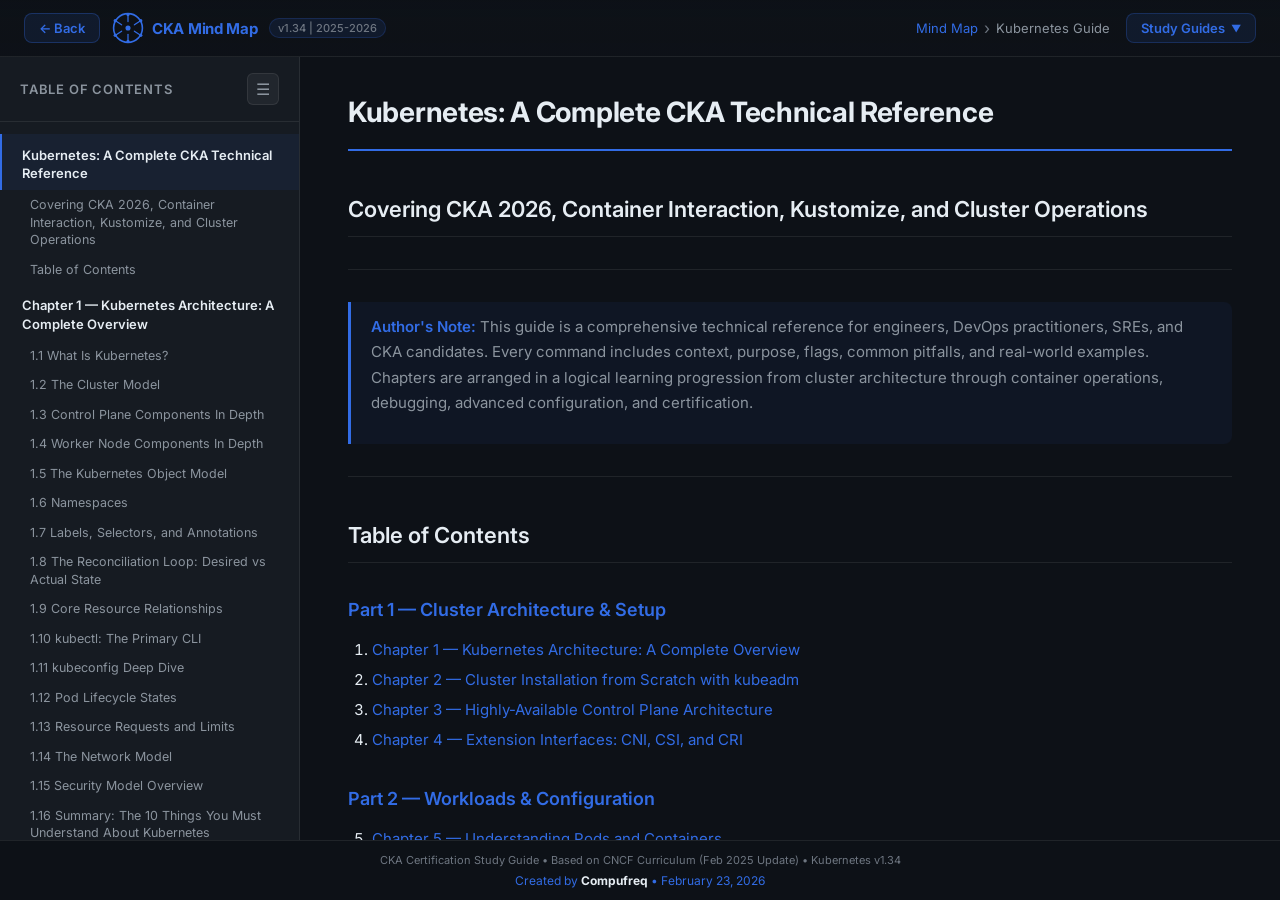
==== pages/guide.html @ 4db24e54 "Add back button mobile hide to inline CSS for immediate effect The external guide.css loads async, s" ====
<!DOCTYPE html>
<html lang="en">
<head>
  <meta charset="UTF-8">
  <meta name="viewport" content="width=device-width, initial-scale=1.0, viewport-fit=cover">
  <title>CKA Study Guide</title>
  <link rel="preconnect" href="https://fonts.googleapis.com">
  <link rel="preconnect" href="https://fonts.gstatic.com" crossorigin>
  <!-- Non-render-blocking: load external CSS asynchronously so inline CSS paints immediately -->
  <link rel="stylesheet" href="https://fonts.googleapis.com/css2?family=Inter:wght@400;500;600;700&family=JetBrains+Mono:wght@400;500&display=swap" media="print" onload="this.media='all'">
  <link rel="stylesheet" href="../css/style.css" media="print" onload="this.media='all'">
  <link rel="stylesheet" href="../css/guide.css" media="print" onload="this.media='all'">
  <noscript>
    <link rel="stylesheet" href="https://fonts.googleapis.com/css2?family=Inter:wght@400;500;600;700&family=JetBrains+Mono:wght@400;500&display=swap">
    <link rel="stylesheet" href="../css/style.css">
    <link rel="stylesheet" href="../css/guide.css">
  </noscript>
  <link rel="icon" href="data:image/svg+xml,<svg xmlns='http://www.w3.org/2000/svg' viewBox='0 0 100 100'><text y='.9em' font-size='90'>☸</text></svg>">
  <!-- Critical inline CSS: instant dark background + loading spinner before external CSS loads -->
  <style>
    *, *::before, *::after { margin: 0; padding: 0; box-sizing: border-box; }
    html, body { background: #0d1117; color: #e6edf3; height: 100%; width: 100%; }
    body { display: flex; flex-direction: column; font-family: 'Inter', -apple-system, BlinkMacSystemFont, 'Segoe UI', Roboto, sans-serif; overflow: hidden; }
    .header {
      display: flex; align-items: center; justify-content: space-between; padding: 12px 24px;
      padding-top: max(12px, env(safe-area-inset-top, 0px));
      padding-left: max(24px, env(safe-area-inset-left, 0px));
      padding-right: max(24px, env(safe-area-inset-right, 0px));
      background: linear-gradient(180deg, rgba(13,17,23,0.98) 0%, rgba(13,17,23,0.92) 100%);
      border-bottom: 1px solid rgba(255,255,255,0.08); z-index: 10; flex-shrink: 0;
    }
    .header-left { display: flex; align-items: center; gap: 12px; }
    .logo { display: flex; align-items: center; gap: 8px; text-decoration: none; color: #e6edf3; }
    .logo-icon { width: 32px; height: 32px; }
    .logo-text { font-size: 15px; font-weight: 700; color: #326CE5; }
    .logo-version { font-size: 11px; color: #6e7681; padding: 2px 8px; background: rgba(50,108,229,0.1); border-radius: 10px; border: 1px solid rgba(50,108,229,0.2); }
    .header-right { display: flex; align-items: center; gap: 16px; }
    .guide-nav { display: flex; align-items: center; gap: 6px; font-size: 13px; }
    .breadcrumb-link { color: #326CE5; text-decoration: none; }
    .breadcrumb-sep { color: #6e7681; font-size: 16px; }
    .breadcrumb-current { color: #8b949e; }
    .guides-dropdown-btn {
      display: flex; align-items: center; gap: 6px; padding: 6px 14px;
      background: rgba(50,108,229,0.1); border: 1px solid rgba(50,108,229,0.25);
      border-radius: 8px; color: #326CE5; font-size: 13px; font-weight: 600;
      cursor: pointer; font-family: inherit; white-space: nowrap;
    }
    .guides-dropdown-menu { position: absolute; top: calc(100% + 6px); right: 0; opacity: 0; visibility: hidden; }
    .guide-layout { display: flex; flex: 1; overflow: hidden; }
    .guide-sidebar {
      width: 300px; min-width: 300px; background: #161b22;
      border-right: 1px solid rgba(255,255,255,0.08); display: flex; flex-direction: column;
    }
    .sidebar-header {
      display: flex; align-items: center; justify-content: space-between;
      padding: 16px 20px; border-bottom: 1px solid rgba(255,255,255,0.08); flex-shrink: 0;
    }
    .sidebar-header h3 { font-size: 13px; font-weight: 600; color: #8b949e; text-transform: uppercase; letter-spacing: 0.8px; white-space: nowrap; }
    .sidebar-toggle {
      background: rgba(255,255,255,0.05); border: 1px solid rgba(255,255,255,0.08);
      color: #8b949e; font-size: 16px; width: 32px; height: 32px; border-radius: 6px;
      cursor: pointer; display: flex; align-items: center; justify-content: center;
    }
    .sidebar-loading { color: #6e7681; font-size: 13px; padding: 16px 20px; }
    .guide-content { flex: 1; overflow-y: auto; padding: 32px 48px 60px; min-width: 0; }
    .guide-loading {
      display: flex; flex-direction: column; align-items: center; justify-content: center;
      height: 300px; color: #6e7681; gap: 16px; padding-top: 20vh;
    }
    .loading-spinner {
      width: 40px; height: 40px;
      border: 3px solid rgba(255,255,255,0.08); border-top-color: #326CE5;
      border-radius: 50%; animation: _spin 0.8s linear infinite;
    }
    @keyframes _spin { to { transform: rotate(360deg); } }
    .guide-article { display: none; }
    .footer { padding: 8px 24px; padding-bottom: max(8px, env(safe-area-inset-bottom, 0px)); text-align: center; font-size: 11px; color: #6e7681; background: #0d1117; border-top: 1px solid rgba(255,255,255,0.08); flex-shrink: 0; }
    .guide-footer { padding: 12px 24px; display: flex; flex-direction: column; align-items: center; gap: 4px; }
    .footer-credit { color: #326CE5; font-size: 12px; }
    .footer-credit strong { color: #e6edf3; }
    @media (max-width: 768px) {
      .guide-back-btn { display: none; }
      .guide-sidebar { position: fixed; top: 0; left: 0; z-index: 200; height: 100vh; width: 300px; min-width: 300px; transform: translateX(-100%); transition: transform 0.3s; }
      .guide-sidebar.mobile-open { transform: translateX(0); }
      .guide-content { padding: 20px 16px 60px; }
    }
  </style>
</head>
<body class="guide-body">

  <header class="header">
    <div class="header-left">
      <a href="../index.html#main" class="logo">
        <svg class="logo-icon" viewBox="0 0 100 100" xmlns="http://www.w3.org/2000/svg">
          <circle cx="50" cy="50" r="45" fill="none" stroke="#326CE5" stroke-width="5"/>
          <circle cx="50" cy="50" r="8" fill="#326CE5"/>
          <line x1="50" y1="10" x2="50" y2="30" stroke="#326CE5" stroke-width="4" stroke-linecap="round"/>
          <line x1="50" y1="70" x2="50" y2="90" stroke="#326CE5" stroke-width="4" stroke-linecap="round"/>
          <line x1="12" y1="28" x2="30" y2="40" stroke="#326CE5" stroke-width="4" stroke-linecap="round"/>
          <line x1="70" y1="60" x2="88" y2="72" stroke="#326CE5" stroke-width="4" stroke-linecap="round"/>
          <line x1="12" y1="72" x2="30" y2="60" stroke="#326CE5" stroke-width="4" stroke-linecap="round"/>
          <line x1="70" y1="40" x2="88" y2="28" stroke="#326CE5" stroke-width="4" stroke-linecap="round"/>
          <circle cx="50" cy="8" r="5" fill="#326CE5"/>
          <circle cx="50" cy="92" r="5" fill="#326CE5"/>
          <circle cx="10" cy="27" r="5" fill="#326CE5"/>
          <circle cx="90" cy="73" r="5" fill="#326CE5"/>
          <circle cx="10" cy="73" r="5" fill="#326CE5"/>
          <circle cx="90" cy="27" r="5" fill="#326CE5"/>
        </svg>
        <span class="logo-text">CKA Mind Map</span>
      </a>
      <span class="logo-version">v1.34 | 2025-2026</span>
    </div>
    <div class="header-right">
      <nav class="guide-nav">
        <a href="../index.html#main" class="breadcrumb-link">Mind Map</a>
        <span class="breadcrumb-sep">&rsaquo;</span>
        <span class="breadcrumb-current" id="guide-title-breadcrumb">Study Guide</span>
      </nav>
      <div class="guides-dropdown" id="guides-dropdown">
        <button class="guides-dropdown-btn" id="guides-dropdown-btn">
          <span>Study Guides</span>
          <span class="dropdown-arrow">&#9660;</span>
        </button>
        <div class="guides-dropdown-menu">
          <a href="guide.html?id=kubernetes">
            <span class="guide-icon">&#9784;</span>
            <span class="guide-info">
              <span class="guide-name">Kubernetes CKA Guide</span>
              <span class="guide-desc">Complete technical reference &bull; 30 chapters</span>
            </span>
          </a>
          <a href="guide.html?id=linux-networking">
            <span class="guide-icon">&#128421;</span>
            <span class="guide-info">
              <span class="guide-name">Linux Networking Guide</span>
              <span class="guide-desc">Network commands reference &bull; 56 sections</span>
            </span>
          </a>
        </div>
      </div>
    </div>
  </header>

  <div class="guide-layout">
    <!-- Sidebar TOC -->
    <aside class="guide-sidebar" id="guide-sidebar">
      <div class="sidebar-header">
        <h3>Table of Contents</h3>
        <button class="sidebar-toggle" id="sidebar-toggle" title="Toggle sidebar">&#9776;</button>
      </div>
      <nav class="sidebar-toc" id="sidebar-toc">
        <p class="sidebar-loading">Loading...</p>
      </nav>
    </aside>

    <!-- Main content -->
    <main class="guide-content" id="guide-content">
      <div class="guide-loading" id="guide-loading">
        <div class="loading-spinner"></div>
        <p>Loading guide...</p>
      </div>
      <article class="guide-article" id="guide-article"></article>
    </main>
  </div>

  <footer class="footer guide-footer">
    <div>CKA Certification Study Guide &bull; Based on CNCF Curriculum (Feb 2025 Update) &bull; Kubernetes v1.34</div>
    <div class="footer-credit">Created by <strong>Compufreq</strong> &bull; February 23, 2026</div>
  </footer>

  <script src="../lib/marked.min.js"></script>
  <script src="../js/guide.js"></script>
  <script>
    (function() {
      var btn = document.getElementById('guides-dropdown-btn');
      var dropdown = document.getElementById('guides-dropdown');
      if (!btn || !dropdown) return;
      btn.addEventListener('click', function(e) {
        e.stopPropagation();
        dropdown.classList.toggle('open');
      });
      document.addEventListener('click', function() {
        dropdown.classList.remove('open');
      });
    })();
  </script>
</body>
</html>
---- css/style.css ----
/* CKA Mind Map - Dark Kubernetes Theme */

/* === Reset & Base === */
*, *::before, *::after {
  margin: 0;
  padding: 0;
  box-sizing: border-box;
}

:root {
  --k8s-blue: #326CE5;
  --bg-dark: #0d1117;
  --bg-card: #161b22;
  --bg-panel: #1c2333;
  --text-primary: #e6edf3;
  --text-secondary: #8b949e;
  --text-muted: #6e7681;
  --border-subtle: rgba(255, 255, 255, 0.08);
  --font-family: 'Inter', -apple-system, BlinkMacSystemFont, 'Segoe UI', Roboto, sans-serif;
}

html, body {
  height: 100%;
  width: 100%;
  overflow: hidden;
  font-family: var(--font-family);
  background: var(--bg-dark);
  color: var(--text-primary);
}

body {
  display: flex;
  flex-direction: column;
}

/* === Header === */
.header {
  display: flex;
  align-items: center;
  justify-content: space-between;
  padding: 12px 24px;
  padding-top: max(12px, env(safe-area-inset-top, 0px));
  padding-left: max(24px, env(safe-area-inset-left, 0px));
  padding-right: max(24px, env(safe-area-inset-right, 0px));
  background: linear-gradient(180deg, rgba(13, 17, 23, 0.98) 0%, rgba(13, 17, 23, 0.92) 100%);
  border-bottom: 1px solid var(--border-subtle);
  z-index: 10;
  flex-shrink: 0;
}

.header-left {
  display: flex;
  align-items: center;
  gap: 12px;
}

.logo {
  display: flex;
  align-items: center;
  gap: 8px;
  text-decoration: none;
  color: var(--text-primary);
}

.logo-icon {
  width: 32px;
  height: 32px;
}

.logo-text {
  font-size: 15px;
  font-weight: 700;
  letter-spacing: -0.3px;
  color: var(--k8s-blue);
}

.logo-version {
  font-size: 11px;
  color: var(--text-muted);
  font-weight: 500;
  padding: 2px 8px;
  background: rgba(50, 108, 229, 0.1);
  border-radius: 10px;
  border: 1px solid rgba(50, 108, 229, 0.2);
}

/* === Breadcrumbs === */
#breadcrumbs {
  display: flex;
  align-items: center;
  gap: 6px;
  font-size: 13px;
  flex-wrap: nowrap;
  overflow: hidden;
  min-width: 0;
}

.breadcrumb-link {
  color: var(--k8s-blue);
  text-decoration: none;
  transition: color 0.2s;
  white-space: nowrap;
  overflow: hidden;
  text-overflow: ellipsis;
  max-width: 280px;
}

.breadcrumb-link:hover {
  color: #5a8ef0;
  text-decoration: underline;
}

.breadcrumb-sep {
  color: var(--text-muted);
  font-size: 16px;
  user-select: none;
  flex-shrink: 0;
}

.breadcrumb-current {
  color: var(--text-secondary);
  white-space: nowrap;
  overflow: hidden;
  text-overflow: ellipsis;
}

/* === Study Guides Menu === */
.header-right {
  display: flex;
  align-items: center;
  gap: 16px;
  min-width: 0;
  overflow: hidden;
}

.guides-dropdown {
  position: relative;
}

.guides-dropdown-btn {
  display: flex;
  align-items: center;
  gap: 6px;
  padding: 6px 14px;
  background: rgba(50, 108, 229, 0.1);
  border: 1px solid rgba(50, 108, 229, 0.25);
  border-radius: 8px;
  color: var(--k8s-blue);
  font-size: 13px;
  font-weight: 600;
  cursor: pointer;
  transition: all 0.2s;
  font-family: inherit;
  white-space: nowrap;
}

.guides-dropdown-btn:hover {
  background: rgba(50, 108, 229, 0.18);
  border-color: rgba(50, 108, 229, 0.4);
  color: #5a8ef0;
}

.guides-dropdown-btn .dropdown-arrow {
  font-size: 10px;
  transition: transform 0.2s;
}

.guides-dropdown.open .dropdown-arrow {
  transform: rotate(180deg);
}

.guides-dropdown-menu {
  position: absolute;
  top: calc(100% + 6px);
  right: 0;
  min-width: 260px;
  background: var(--bg-card);
  border: 1px solid var(--border-subtle);
  border-radius: 10px;
  box-shadow: 0 8px 24px rgba(0, 0, 0, 0.4);
  opacity: 0;
  visibility: hidden;
  transform: translateY(-4px);
  transition: all 0.2s;
  z-index: 100;
  overflow: hidden;
}

.guides-dropdown.open .guides-dropdown-menu {
  opacity: 1;
  visibility: visible;
  transform: translateY(0);
}

.guides-dropdown-menu a {
  display: flex;
  align-items: center;
  gap: 10px;
  padding: 12px 16px;
  color: var(--text-secondary);
  text-decoration: none;
  font-size: 13px;
  transition: all 0.15s;
  border-bottom: 1px solid var(--border-subtle);
}

.guides-dropdown-menu a:last-child {
  border-bottom: none;
}

.guides-dropdown-menu a:hover {
  background: rgba(50, 108, 229, 0.08);
  color: var(--text-primary);
}

.guides-dropdown-menu .guide-icon {
  font-size: 18px;
  width: 24px;
  text-align: center;
  flex-shrink: 0;
}

.guides-dropdown-menu .guide-info {
  display: flex;
  flex-direction: column;
  gap: 2px;
}

.guides-dropdown-menu .guide-name {
  font-weight: 600;
  color: var(--text-primary);
  font-size: 13px;
}

.guides-dropdown-menu .guide-desc {
  font-size: 11px;
  color: var(--text-muted);
}

/* === Subtitle === */
.subtitle-bar {
  text-align: center;
  padding: 6px 24px;
  background: rgba(50, 108, 229, 0.04);
  border-bottom: 1px solid var(--border-subtle);
  flex-shrink: 0;
}

#subtitle {
  font-size: 13px;
  color: var(--text-secondary);
  letter-spacing: 0.3px;
}

.subtitle-guide-link {
  display: inline-block;
  margin-left: 12px;
  padding: 3px 12px;
  background: rgba(255, 152, 0, 0.1);
  border: 1px solid rgba(255, 152, 0, 0.3);
  border-radius: 12px;
  color: #FF9800;
  font-size: 11px;
  font-weight: 600;
  text-decoration: none;
  transition: all 0.2s;
  vertical-align: middle;
}

.subtitle-guide-link:hover {
  background: rgba(255, 152, 0, 0.2);
  border-color: rgba(255, 152, 0, 0.5);
  color: #FFB74D;
  text-decoration: none;
}

/* === Mind Map Container === */
#mindmap-container {
  flex: 1;
  position: relative;
  overflow: hidden;
  z-index: 1;
  isolation: isolate;
  background:
    radial-gradient(ellipse at 50% 50%, rgba(50, 108, 229, 0.04) 0%, transparent 60%),
    var(--bg-dark);
}

/* Grid pattern background */
#mindmap-container::before {
  content: '';
  position: absolute;
  inset: 0;
  background-image:
    linear-gradient(rgba(255, 255, 255, 0.015) 1px, transparent 1px),
    linear-gradient(90deg, rgba(255, 255, 255, 0.015) 1px, transparent 1px);
  background-size: 40px 40px;
  pointer-events: none;
}

#mindmap-container svg {
  display: block;
}

/* === Mind Map Nodes === */
.branch-node {
  transition: transform 0.2s ease;
}

.branch-node.clickable:hover,
.branch-node.leaf:hover {
  filter: url(#glow);
}

.branch-node.clickable rect,
.branch-node.leaf rect {
  transition: all 0.2s ease;
}

/* === Tooltip === */
.mindmap-tooltip {
  position: absolute;
  pointer-events: none;
  background: var(--bg-panel);
  color: var(--text-primary);
  padding: 8px 14px;
  border-radius: 8px;
  font-size: 12px;
  border: 1px solid rgba(255, 255, 255, 0.15);
  white-space: nowrap;
  z-index: 20;
  opacity: 0;
  transform: translate(-50%, 0) scale(0.9);
  transition: opacity 0.2s, transform 0.2s;
  box-shadow: 0 4px 20px rgba(0, 0, 0, 0.4);
}

/* === Back Button === */
.back-button circle {
  transition: all 0.2s ease;
}

.back-button:hover circle {
  fill: rgba(255, 255, 255, 0.15);
  stroke: rgba(255, 255, 255, 0.5);
}

/* === Detail Panel (Leaf Node Content) === */
.detail-overlay {
  position: fixed;
  inset: 0;
  background: rgba(0, 0, 0, 0.75);
  backdrop-filter: blur(6px);
  z-index: 1000;
  display: flex;
  align-items: center;
  justify-content: center;
  opacity: 0;
  transition: opacity 0.3s ease;
  pointer-events: none;
}

.detail-overlay.active {
  opacity: 1;
  pointer-events: auto;
}

.detail-panel {
  background: var(--bg-card);
  border: 1px solid var(--border-subtle);
  border-top: 3px solid var(--k8s-blue);
  border-radius: 16px;
  width: 90%;
  max-width: 640px;
  max-height: 80vh;
  overflow-y: auto;
  padding: 28px 32px;
  transform: translateY(20px) scale(0.95);
  transition: transform 0.3s ease;
  box-shadow: 0 20px 60px rgba(0, 0, 0, 0.5);
}

.detail-overlay.active .detail-panel {
  transform: translateY(0) scale(1);
}

.detail-header {
  display: flex;
  align-items: flex-start;
  justify-content: space-between;
  margin-bottom: 16px;
}

.detail-header h2 {
  font-size: 22px;
  font-weight: 700;
  letter-spacing: -0.3px;
}

.detail-close {
  background: rgba(255, 255, 255, 0.08);
  border: none;
  color: var(--text-secondary);
  font-size: 18px;
  width: 32px;
  height: 32px;
  border-radius: 8px;
  cursor: pointer;
  display: flex;
  align-items: center;
  justify-content: center;
  transition: all 0.2s;
  flex-shrink: 0;
}

.detail-close:hover {
  background: rgba(255, 255, 255, 0.15);
  color: var(--text-primary);
}

.detail-description {
  color: var(--text-secondary);
  font-size: 15px;
  margin-bottom: 20px;
  line-height: 1.5;
}

.detail-section {
  margin-bottom: 24px;
}

.detail-section h3 {
  font-size: 14px;
  font-weight: 600;
  color: var(--text-secondary);
  text-transform: uppercase;
  letter-spacing: 0.8px;
  margin-bottom: 12px;
  padding-bottom: 8px;
  border-bottom: 1px solid var(--border-subtle);
}

.detail-section ul {
  list-style: none;
  padding: 0;
}

.detail-section ul li {
  position: relative;
  padding: 8px 0 8px 20px;
  font-size: 14px;
  line-height: 1.6;
  color: var(--text-primary);
  border-bottom: 1px solid rgba(255, 255, 255, 0.03);
}

.detail-section ul li:last-child {
  border-bottom: none;
}

.detail-section ul li::before {
  content: '\25B8';
  position: absolute;
  left: 0;
  color: var(--k8s-blue);
  font-size: 12px;
}

.detail-section pre {
  background: var(--bg-dark);
  border: 1px solid var(--border-subtle);
  border-radius: 8px;
  padding: 12px 16px;
  margin-bottom: 8px;
  overflow-x: auto;
}

.detail-section pre code {
  font-family: 'JetBrains Mono', 'Fira Code', 'Consolas', monospace;
  font-size: 12.5px;
  line-height: 1.6;
  color: #79c0ff;
  white-space: pre-wrap;
  word-break: break-all;
}

/* === References === */
.detail-references {
  list-style: none;
  padding: 0;
}

.detail-references li {
  padding: 10px 0;
  border-bottom: 1px solid rgba(255, 255, 255, 0.03);
  position: relative;
  padding-left: 20px;
}

.detail-references li:last-child {
  border-bottom: none;
}

.detail-references li::before {
  content: '\1F4D6';
  position: absolute;
  left: 0;
  font-size: 11px;
}

.detail-ref-link {
  color: var(--k8s-blue);
  text-decoration: none;
  font-size: 14px;
  font-weight: 500;
  display: block;
  transition: color 0.2s;
}

.detail-ref-link:hover {
  color: #5a8ef0;
  text-decoration: underline;
}

.detail-ref-url {
  display: block;
  font-size: 11px;
  color: var(--text-muted);
  margin-top: 2px;
  word-break: break-all;
}

/* Scrollbar */
.detail-panel::-webkit-scrollbar {
  width: 6px;
}

.detail-panel::-webkit-scrollbar-track {
  background: transparent;
}

.detail-panel::-webkit-scrollbar-thumb {
  background: rgba(255, 255, 255, 0.1);
  border-radius: 3px;
}

.detail-panel::-webkit-scrollbar-thumb:hover {
  background: rgba(255, 255, 255, 0.2);
}

/* === Footer === */
.footer {
  padding: 8px 24px;
  padding-bottom: max(8px, env(safe-area-inset-bottom, 0px));
  padding-left: max(24px, env(safe-area-inset-left, 0px));
  padding-right: max(24px, env(safe-area-inset-right, 0px));
  text-align: center;
  font-size: 11px;
  color: var(--text-muted);
  background: var(--bg-dark);
  border-top: 1px solid var(--border-subtle);
  flex-shrink: 0;
}

.footer a {
  color: var(--k8s-blue);
  text-decoration: none;
}

.footer a:hover {
  text-decoration: underline;
}

.footer-credit {
  color: var(--k8s-blue);
  font-size: 12px;
  margin-top: 2px;
}

.footer-credit strong {
  color: var(--text-primary);
}

/* === Responsive === */
@media (max-width: 768px) {
  .header {
    flex-direction: column;
    gap: 8px;
    padding: 10px 16px;
    align-items: stretch;
  }

  .header-right {
    justify-content: space-between;
  }

  .breadcrumb-link {
    max-width: 200px;
  }

  .breadcrumb-early {
    display: none;
  }

  .detail-panel {
    padding: 20px;
    width: 95%;
    max-height: 85vh;
  }

  .detail-header h2 {
    font-size: 18px;
  }

  .logo-version {
    display: none;
  }
}

@media (max-width: 480px) {
  #breadcrumbs {
    font-size: 11px;
  }

  .logo-text {
    font-size: 13px;
  }
}

/* === CSS Animations (replaces D3 transitions) === */
@keyframes fadeIn {
  from { opacity: 0; }
  to { opacity: 1; }
}

.anim-fade {
  animation: fadeIn 0.5s ease both;
}

/* Tooltip visible state */
.mindmap-tooltip.visible {
  opacity: 1;
  transform: translate(-50%, 0) scale(1);
}

/* === Kubernetes Logo SVG inline === */
.k8s-logo {
  display: inline-block;
}
---- css/guide.css ----
/* Guide Page Styles */

/* Override base body overflow for guide page */
.guide-body {
  overflow: hidden;
  height: 100vh;
}

/* === Layout === */
.guide-layout {
  display: flex;
  flex: 1;
  overflow: hidden;
}

/* === Sidebar === */
.guide-sidebar {
  width: 300px;
  min-width: 300px;
  background: var(--bg-card);
  border-right: 1px solid var(--border-subtle);
  display: flex;
  flex-direction: column;
  position: sticky;
  top: 0;
  height: 100vh;
  overflow: hidden;
  transition: min-width 0.3s, width 0.3s;
}

.guide-sidebar.collapsed {
  width: 48px;
  min-width: 48px;
}

.guide-sidebar.collapsed .sidebar-toc,
.guide-sidebar.collapsed .sidebar-header h3 {
  display: none;
}

.guide-sidebar.collapsed .sidebar-header {
  justify-content: center;
  padding: 16px 8px;
}

.sidebar-header {
  display: flex;
  align-items: center;
  justify-content: space-between;
  padding: 16px 20px;
  border-bottom: 1px solid var(--border-subtle);
  flex-shrink: 0;
}

.sidebar-header h3 {
  font-size: 13px;
  font-weight: 600;
  color: var(--text-secondary);
  text-transform: uppercase;
  letter-spacing: 0.8px;
  margin: 0;
  white-space: nowrap;
}

.sidebar-toggle {
  background: rgba(255, 255, 255, 0.05);
  border: 1px solid var(--border-subtle);
  color: var(--text-secondary);
  font-size: 16px;
  width: 32px;
  height: 32px;
  border-radius: 6px;
  cursor: pointer;
  display: flex;
  align-items: center;
  justify-content: center;
  transition: all 0.2s;
  flex-shrink: 0;
}

.sidebar-toggle:hover {
  background: rgba(255, 255, 255, 0.1);
  color: var(--text-primary);
}

.sidebar-toc {
  flex: 1;
  overflow-y: auto;
  padding: 12px 0;
}

.sidebar-toc::-webkit-scrollbar {
  width: 4px;
}

.sidebar-toc::-webkit-scrollbar-track {
  background: transparent;
}

.sidebar-toc::-webkit-scrollbar-thumb {
  background: rgba(255, 255, 255, 0.08);
  border-radius: 2px;
}

.sidebar-loading {
  color: var(--text-muted);
  font-size: 13px;
  padding: 16px 20px;
}

.toc-item {
  display: block;
  padding: 6px 20px;
  font-size: 13px;
  color: var(--text-secondary);
  text-decoration: none;
  border-left: 2px solid transparent;
  transition: all 0.15s;
  line-height: 1.4;
}

.toc-item:hover {
  color: var(--text-primary);
  background: rgba(50, 108, 229, 0.06);
  border-left-color: var(--k8s-blue);
}

.toc-item.active {
  color: var(--k8s-blue);
  border-left-color: var(--k8s-blue);
  background: rgba(50, 108, 229, 0.08);
  font-weight: 500;
}

.toc-item.toc-h1 {
  font-weight: 600;
  color: var(--text-primary);
  padding-top: 12px;
  padding-bottom: 8px;
  font-size: 13px;
}

.toc-item.toc-h2 {
  padding-left: 28px;
  font-size: 12.5px;
}

.toc-item.toc-h3 {
  padding-left: 40px;
  font-size: 12px;
  color: var(--text-muted);
}

/* === Main Content === */
.guide-content {
  flex: 1;
  overflow-y: auto;
  padding: 32px 48px 60px;
  min-width: 0;
  height: 100%;
}

.guide-loading {
  display: flex;
  flex-direction: column;
  align-items: center;
  justify-content: center;
  height: 300px;
  color: var(--text-muted);
  gap: 16px;
}

.loading-spinner {
  width: 40px;
  height: 40px;
  border: 3px solid var(--border-subtle);
  border-top-color: var(--k8s-blue);
  border-radius: 50%;
  animation: spin 0.8s linear infinite;
}

@keyframes spin {
  to { transform: rotate(360deg); }
}

/* === Article Styles (rendered markdown) === */
.guide-article {
  display: none;
  line-height: 1.7;
  color: var(--text-primary);
  max-width: 1100px;
}

.guide-article.loaded {
  display: block;
}

.guide-article h1 {
  font-size: 28px;
  font-weight: 700;
  margin: 48px 0 20px;
  padding-bottom: 12px;
  border-bottom: 2px solid var(--k8s-blue);
  color: var(--text-primary);
  letter-spacing: -0.3px;
}

.guide-article h1:first-child {
  margin-top: 0;
}

.guide-article h2 {
  font-size: 22px;
  font-weight: 600;
  margin: 40px 0 16px;
  padding-bottom: 8px;
  border-bottom: 1px solid var(--border-subtle);
  color: var(--text-primary);
}

.guide-article h3 {
  font-size: 18px;
  font-weight: 600;
  margin: 32px 0 12px;
  color: var(--k8s-blue);
}

.guide-article h4 {
  font-size: 15px;
  font-weight: 600;
  margin: 24px 0 10px;
  color: var(--text-secondary);
  text-transform: uppercase;
  letter-spacing: 0.5px;
}

.guide-article p {
  margin: 0 0 16px;
  font-size: 15px;
}

.guide-article strong {
  color: #e6edf3;
  font-weight: 600;
}

.guide-article em {
  color: var(--text-secondary);
}

.guide-article a {
  color: var(--k8s-blue);
  text-decoration: none;
}

.guide-article a:hover {
  text-decoration: underline;
}

.guide-article ul, .guide-article ol {
  margin: 0 0 16px 24px;
  font-size: 15px;
}

.guide-article li {
  margin-bottom: 6px;
  line-height: 1.6;
}

.guide-article hr {
  border: none;
  height: 1px;
  background: var(--border-subtle);
  margin: 32px 0;
}

.guide-article blockquote {
  border-left: 3px solid var(--k8s-blue);
  background: rgba(50, 108, 229, 0.06);
  padding: 12px 20px;
  margin: 0 0 16px;
  border-radius: 0 8px 8px 0;
  color: var(--text-secondary);
  font-size: 14px;
}

.guide-article blockquote strong {
  color: var(--k8s-blue);
}

/* Code blocks */
.guide-article pre {
  background: #0d1117;
  border: 1px solid var(--border-subtle);
  border-radius: 8px;
  padding: 16px 20px;
  margin: 0 0 16px;
  overflow-x: auto;
}

.guide-article pre code {
  font-family: 'JetBrains Mono', 'Fira Code', 'Consolas', monospace;
  font-size: 13px;
  line-height: 1.6;
  color: #79c0ff;
  background: none;
  padding: 0;
  border: none;
  border-radius: 0;
}

.guide-article code {
  font-family: 'JetBrains Mono', 'Fira Code', 'Consolas', monospace;
  font-size: 13px;
  background: rgba(50, 108, 229, 0.1);
  color: #79c0ff;
  padding: 2px 6px;
  border-radius: 4px;
  border: 1px solid rgba(50, 108, 229, 0.15);
}

/* Tables */
.guide-article table {
  width: 100%;
  border-collapse: collapse;
  margin: 0 0 16px;
  font-size: 14px;
}

.guide-article th {
  background: rgba(50, 108, 229, 0.1);
  color: var(--text-primary);
  font-weight: 600;
  text-align: left;
  padding: 10px 14px;
  border: 1px solid var(--border-subtle);
  font-size: 13px;
}

.guide-article td {
  padding: 8px 14px;
  border: 1px solid var(--border-subtle);
  vertical-align: top;
  color: var(--text-secondary);
}

.guide-article tr:nth-child(even) {
  background: rgba(255, 255, 255, 0.02);
}

.guide-article td code {
  font-size: 12px;
}

/* ASCII art / diagrams in code blocks */
.guide-article pre code {
  white-space: pre;
  word-break: normal;
}

/* === Guide Nav === */
.guide-nav {
  display: flex;
  align-items: center;
  gap: 6px;
  font-size: 13px;
}

/* === Footer === */
.guide-footer {
  padding: 12px 24px;
  display: flex;
  flex-direction: column;
  align-items: center;
  gap: 4px;
}

.footer-credit {
  color: var(--k8s-blue);
  font-size: 12px;
}

.footer-credit strong {
  color: var(--text-primary);
}

/* === Back to top === */
.back-to-top {
  position: fixed;
  bottom: 60px;
  right: 24px;
  width: 40px;
  height: 40px;
  background: var(--k8s-blue);
  border: none;
  border-radius: 50%;
  color: white;
  font-size: 18px;
  cursor: pointer;
  display: flex;
  align-items: center;
  justify-content: center;
  opacity: 0;
  transform: translateY(10px);
  transition: opacity 0.3s, transform 0.3s;
  z-index: 50;
  box-shadow: 0 4px 12px rgba(50, 108, 229, 0.4);
}

.back-to-top.visible {
  opacity: 1;
  transform: translateY(0);
}

.back-to-top:hover {
  background: #4a82f0;
}

/* === Mobile TOC button === */
.mobile-toc-btn {
  display: none;
}

/* === Sidebar overlay (mobile) === */
.sidebar-overlay {
  display: none;
}

/* === Back to Mind Map button (in header) === */
.guide-back-btn {
  display: inline-flex;
  align-items: center;
  gap: 4px;
  padding: 6px 14px;
  background: rgba(50, 108, 229, 0.1);
  border: 1px solid rgba(50, 108, 229, 0.3);
  border-radius: 8px;
  color: #326CE5;
  font-size: 13px;
  font-weight: 600;
  font-family: inherit;
  text-decoration: none;
  cursor: pointer;
  transition: all 0.2s;
  white-space: nowrap;
}

.guide-back-btn:hover {
  background: rgba(50, 108, 229, 0.2);
  border-color: #326CE5;
}

/* === Responsive === */
@media (max-width: 1024px) {
  .guide-sidebar {
    width: 260px;
    min-width: 260px;
  }

  .guide-content {
    padding: 24px 32px 60px;
  }
}

@media (max-width: 768px) {
  .guide-back-btn {
    display: none;
  }

  .guide-sidebar {
    position: fixed;
    top: 0;
    left: 0;
    z-index: 200;
    height: 100vh;
    width: 300px;
    min-width: 300px;
    transform: translateX(-100%);
    transition: transform 0.3s;
  }

  .guide-sidebar.mobile-open {
    transform: translateX(0);
  }

  .guide-sidebar.collapsed {
    transform: translateX(-100%);
  }

  .guide-content {
    padding: 20px 16px 80px;
  }

  .guide-article h1 {
    font-size: 22px;
  }

  .guide-article h2 {
    font-size: 18px;
  }

  .guide-article pre {
    padding: 12px;
  }

  .guide-article pre code {
    font-size: 11.5px;
  }

  .back-to-top {
    bottom: 70px;
    right: 16px;
  }

  .mobile-toc-btn {
    display: flex;
    align-items: center;
    justify-content: center;
    width: 36px;
    height: 36px;
    background: rgba(50, 108, 229, 0.1);
    border: 1px solid rgba(50, 108, 229, 0.3);
    border-radius: 8px;
    color: #326CE5;
    font-size: 18px;
    cursor: pointer;
    transition: all 0.2s;
    flex-shrink: 0;
  }

  .mobile-toc-btn:hover {
    background: rgba(50, 108, 229, 0.2);
  }

  .sidebar-overlay {
    display: block;
    position: fixed;
    top: 0;
    left: 0;
    right: 0;
    bottom: 0;
    background: rgba(0, 0, 0, 0.5);
    z-index: 199;
    opacity: 0;
    visibility: hidden;
    transition: opacity 0.3s, visibility 0.3s;
  }

  .sidebar-overlay.active {
    opacity: 1;
    visibility: visible;
  }
}
---- css/style.css ----
/* CKA Mind Map - Dark Kubernetes Theme */

/* === Reset & Base === */
*, *::before, *::after {
  margin: 0;
  padding: 0;
  box-sizing: border-box;
}

:root {
  --k8s-blue: #326CE5;
  --bg-dark: #0d1117;
  --bg-card: #161b22;
  --bg-panel: #1c2333;
  --text-primary: #e6edf3;
  --text-secondary: #8b949e;
  --text-muted: #6e7681;
  --border-subtle: rgba(255, 255, 255, 0.08);
  --font-family: 'Inter', -apple-system, BlinkMacSystemFont, 'Segoe UI', Roboto, sans-serif;
}

html, body {
  height: 100%;
  width: 100%;
  overflow: hidden;
  font-family: var(--font-family);
  background: var(--bg-dark);
  color: var(--text-primary);
}

body {
  display: flex;
  flex-direction: column;
}

/* === Header === */
.header {
  display: flex;
  align-items: center;
  justify-content: space-between;
  padding: 12px 24px;
  padding-top: max(12px, env(safe-area-inset-top, 0px));
  padding-left: max(24px, env(safe-area-inset-left, 0px));
  padding-right: max(24px, env(safe-area-inset-right, 0px));
  background: linear-gradient(180deg, rgba(13, 17, 23, 0.98) 0%, rgba(13, 17, 23, 0.92) 100%);
  border-bottom: 1px solid var(--border-subtle);
  z-index: 10;
  flex-shrink: 0;
}

.header-left {
  display: flex;
  align-items: center;
  gap: 12px;
}

.logo {
  display: flex;
  align-items: center;
  gap: 8px;
  text-decoration: none;
  color: var(--text-primary);
}

.logo-icon {
  width: 32px;
  height: 32px;
}

.logo-text {
  font-size: 15px;
  font-weight: 700;
  letter-spacing: -0.3px;
  color: var(--k8s-blue);
}

.logo-version {
  font-size: 11px;
  color: var(--text-muted);
  font-weight: 500;
  padding: 2px 8px;
  background: rgba(50, 108, 229, 0.1);
  border-radius: 10px;
  border: 1px solid rgba(50, 108, 229, 0.2);
}

/* === Breadcrumbs === */
#breadcrumbs {
  display: flex;
  align-items: center;
  gap: 6px;
  font-size: 13px;
  flex-wrap: nowrap;
  overflow: hidden;
  min-width: 0;
}

.breadcrumb-link {
  color: var(--k8s-blue);
  text-decoration: none;
  transition: color 0.2s;
  white-space: nowrap;
  overflow: hidden;
  text-overflow: ellipsis;
  max-width: 280px;
}

.breadcrumb-link:hover {
  color: #5a8ef0;
  text-decoration: underline;
}

.breadcrumb-sep {
  color: var(--text-muted);
  font-size: 16px;
  user-select: none;
  flex-shrink: 0;
}

.breadcrumb-current {
  color: var(--text-secondary);
  white-space: nowrap;
  overflow: hidden;
  text-overflow: ellipsis;
}

/* === Study Guides Menu === */
.header-right {
  display: flex;
  align-items: center;
  gap: 16px;
  min-width: 0;
  overflow: hidden;
}

.guides-dropdown {
  position: relative;
}

.guides-dropdown-btn {
  display: flex;
  align-items: center;
  gap: 6px;
  padding: 6px 14px;
  background: rgba(50, 108, 229, 0.1);
  border: 1px solid rgba(50, 108, 229, 0.25);
  border-radius: 8px;
  color: var(--k8s-blue);
  font-size: 13px;
  font-weight: 600;
  cursor: pointer;
  transition: all 0.2s;
  font-family: inherit;
  white-space: nowrap;
}

.guides-dropdown-btn:hover {
  background: rgba(50, 108, 229, 0.18);
  border-color: rgba(50, 108, 229, 0.4);
  color: #5a8ef0;
}

.guides-dropdown-btn .dropdown-arrow {
  font-size: 10px;
  transition: transform 0.2s;
}

.guides-dropdown.open .dropdown-arrow {
  transform: rotate(180deg);
}

.guides-dropdown-menu {
  position: absolute;
  top: calc(100% + 6px);
  right: 0;
  min-width: 260px;
  background: var(--bg-card);
  border: 1px solid var(--border-subtle);
  border-radius: 10px;
  box-shadow: 0 8px 24px rgba(0, 0, 0, 0.4);
  opacity: 0;
  visibility: hidden;
  transform: translateY(-4px);
  transition: all 0.2s;
  z-index: 100;
  overflow: hidden;
}

.guides-dropdown.open .guides-dropdown-menu {
  opacity: 1;
  visibility: visible;
  transform: translateY(0);
}

.guides-dropdown-menu a {
  display: flex;
  align-items: center;
  gap: 10px;
  padding: 12px 16px;
  color: var(--text-secondary);
  text-decoration: none;
  font-size: 13px;
  transition: all 0.15s;
  border-bottom: 1px solid var(--border-subtle);
}

.guides-dropdown-menu a:last-child {
  border-bottom: none;
}

.guides-dropdown-menu a:hover {
  background: rgba(50, 108, 229, 0.08);
  color: var(--text-primary);
}

.guides-dropdown-menu .guide-icon {
  font-size: 18px;
  width: 24px;
  text-align: center;
  flex-shrink: 0;
}

.guides-dropdown-menu .guide-info {
  display: flex;
  flex-direction: column;
  gap: 2px;
}

.guides-dropdown-menu .guide-name {
  font-weight: 600;
  color: var(--text-primary);
  font-size: 13px;
}

.guides-dropdown-menu .guide-desc {
  font-size: 11px;
  color: var(--text-muted);
}

/* === Subtitle === */
.subtitle-bar {
  text-align: center;
  padding: 6px 24px;
  background: rgba(50, 108, 229, 0.04);
  border-bottom: 1px solid var(--border-subtle);
  flex-shrink: 0;
}

#subtitle {
  font-size: 13px;
  color: var(--text-secondary);
  letter-spacing: 0.3px;
}

.subtitle-guide-link {
  display: inline-block;
  margin-left: 12px;
  padding: 3px 12px;
  background: rgba(255, 152, 0, 0.1);
  border: 1px solid rgba(255, 152, 0, 0.3);
  border-radius: 12px;
  color: #FF9800;
  font-size: 11px;
  font-weight: 600;
  text-decoration: none;
  transition: all 0.2s;
  vertical-align: middle;
}

.subtitle-guide-link:hover {
  background: rgba(255, 152, 0, 0.2);
  border-color: rgba(255, 152, 0, 0.5);
  color: #FFB74D;
  text-decoration: none;
}

/* === Mind Map Container === */
#mindmap-container {
  flex: 1;
  position: relative;
  overflow: hidden;
  z-index: 1;
  isolation: isolate;
  background:
    radial-gradient(ellipse at 50% 50%, rgba(50, 108, 229, 0.04) 0%, transparent 60%),
    var(--bg-dark);
}

/* Grid pattern background */
#mindmap-container::before {
  content: '';
  position: absolute;
  inset: 0;
  background-image:
    linear-gradient(rgba(255, 255, 255, 0.015) 1px, transparent 1px),
    linear-gradient(90deg, rgba(255, 255, 255, 0.015) 1px, transparent 1px);
  background-size: 40px 40px;
  pointer-events: none;
}

#mindmap-container svg {
  display: block;
}

/* === Mind Map Nodes === */
.branch-node {
  transition: transform 0.2s ease;
}

.branch-node.clickable:hover,
.branch-node.leaf:hover {
  filter: url(#glow);
}

.branch-node.clickable rect,
.branch-node.leaf rect {
  transition: all 0.2s ease;
}

/* === Tooltip === */
.mindmap-tooltip {
  position: absolute;
  pointer-events: none;
  background: var(--bg-panel);
  color: var(--text-primary);
  padding: 8px 14px;
  border-radius: 8px;
  font-size: 12px;
  border: 1px solid rgba(255, 255, 255, 0.15);
  white-space: nowrap;
  z-index: 20;
  opacity: 0;
  transform: translate(-50%, 0) scale(0.9);
  transition: opacity 0.2s, transform 0.2s;
  box-shadow: 0 4px 20px rgba(0, 0, 0, 0.4);
}

/* === Back Button === */
.back-button circle {
  transition: all 0.2s ease;
}

.back-button:hover circle {
  fill: rgba(255, 255, 255, 0.15);
  stroke: rgba(255, 255, 255, 0.5);
}

/* === Detail Panel (Leaf Node Content) === */
.detail-overlay {
  position: fixed;
  inset: 0;
  background: rgba(0, 0, 0, 0.75);
  backdrop-filter: blur(6px);
  z-index: 1000;
  display: flex;
  align-items: center;
  justify-content: center;
  opacity: 0;
  transition: opacity 0.3s ease;
  pointer-events: none;
}

.detail-overlay.active {
  opacity: 1;
  pointer-events: auto;
}

.detail-panel {
  background: var(--bg-card);
  border: 1px solid var(--border-subtle);
  border-top: 3px solid var(--k8s-blue);
  border-radius: 16px;
  width: 90%;
  max-width: 640px;
  max-height: 80vh;
  overflow-y: auto;
  padding: 28px 32px;
  transform: translateY(20px) scale(0.95);
  transition: transform 0.3s ease;
  box-shadow: 0 20px 60px rgba(0, 0, 0, 0.5);
}

.detail-overlay.active .detail-panel {
  transform: translateY(0) scale(1);
}

.detail-header {
  display: flex;
  align-items: flex-start;
  justify-content: space-between;
  margin-bottom: 16px;
}

.detail-header h2 {
  font-size: 22px;
  font-weight: 700;
  letter-spacing: -0.3px;
}

.detail-close {
  background: rgba(255, 255, 255, 0.08);
  border: none;
  color: var(--text-secondary);
  font-size: 18px;
  width: 32px;
  height: 32px;
  border-radius: 8px;
  cursor: pointer;
  display: flex;
  align-items: center;
  justify-content: center;
  transition: all 0.2s;
  flex-shrink: 0;
}

.detail-close:hover {
  background: rgba(255, 255, 255, 0.15);
  color: var(--text-primary);
}

.detail-description {
  color: var(--text-secondary);
  font-size: 15px;
  margin-bottom: 20px;
  line-height: 1.5;
}

.detail-section {
  margin-bottom: 24px;
}

.detail-section h3 {
  font-size: 14px;
  font-weight: 600;
  color: var(--text-secondary);
  text-transform: uppercase;
  letter-spacing: 0.8px;
  margin-bottom: 12px;
  padding-bottom: 8px;
  border-bottom: 1px solid var(--border-subtle);
}

.detail-section ul {
  list-style: none;
  padding: 0;
}

.detail-section ul li {
  position: relative;
  padding: 8px 0 8px 20px;
  font-size: 14px;
  line-height: 1.6;
  color: var(--text-primary);
  border-bottom: 1px solid rgba(255, 255, 255, 0.03);
}

.detail-section ul li:last-child {
  border-bottom: none;
}

.detail-section ul li::before {
  content: '\25B8';
  position: absolute;
  left: 0;
  color: var(--k8s-blue);
  font-size: 12px;
}

.detail-section pre {
  background: var(--bg-dark);
  border: 1px solid var(--border-subtle);
  border-radius: 8px;
  padding: 12px 16px;
  margin-bottom: 8px;
  overflow-x: auto;
}

.detail-section pre code {
  font-family: 'JetBrains Mono', 'Fira Code', 'Consolas', monospace;
  font-size: 12.5px;
  line-height: 1.6;
  color: #79c0ff;
  white-space: pre-wrap;
  word-break: break-all;
}

/* === References === */
.detail-references {
  list-style: none;
  padding: 0;
}

.detail-references li {
  padding: 10px 0;
  border-bottom: 1px solid rgba(255, 255, 255, 0.03);
  position: relative;
  padding-left: 20px;
}

.detail-references li:last-child {
  border-bottom: none;
}

.detail-references li::before {
  content: '\1F4D6';
  position: absolute;
  left: 0;
  font-size: 11px;
}

.detail-ref-link {
  color: var(--k8s-blue);
  text-decoration: none;
  font-size: 14px;
  font-weight: 500;
  display: block;
  transition: color 0.2s;
}

.detail-ref-link:hover {
  color: #5a8ef0;
  text-decoration: underline;
}

.detail-ref-url {
  display: block;
  font-size: 11px;
  color: var(--text-muted);
  margin-top: 2px;
  word-break: break-all;
}

/* Scrollbar */
.detail-panel::-webkit-scrollbar {
  width: 6px;
}

.detail-panel::-webkit-scrollbar-track {
  background: transparent;
}

.detail-panel::-webkit-scrollbar-thumb {
  background: rgba(255, 255, 255, 0.1);
  border-radius: 3px;
}

.detail-panel::-webkit-scrollbar-thumb:hover {
  background: rgba(255, 255, 255, 0.2);
}

/* === Footer === */
.footer {
  padding: 8px 24px;
  padding-bottom: max(8px, env(safe-area-inset-bottom, 0px));
  padding-left: max(24px, env(safe-area-inset-left, 0px));
  padding-right: max(24px, env(safe-area-inset-right, 0px));
  text-align: center;
  font-size: 11px;
  color: var(--text-muted);
  background: var(--bg-dark);
  border-top: 1px solid var(--border-subtle);
  flex-shrink: 0;
}

.footer a {
  color: var(--k8s-blue);
  text-decoration: none;
}

.footer a:hover {
  text-decoration: underline;
}

.footer-credit {
  color: var(--k8s-blue);
  font-size: 12px;
  margin-top: 2px;
}

.footer-credit strong {
  color: var(--text-primary);
}

/* === Responsive === */
@media (max-width: 768px) {
  .header {
    flex-direction: column;
    gap: 8px;
    padding: 10px 16px;
    align-items: stretch;
  }

  .header-right {
    justify-content: space-between;
  }

  .breadcrumb-link {
    max-width: 200px;
  }

  .breadcrumb-early {
    display: none;
  }

  .detail-panel {
    padding: 20px;
    width: 95%;
    max-height: 85vh;
  }

  .detail-header h2 {
    font-size: 18px;
  }

  .logo-version {
    display: none;
  }
}

@media (max-width: 480px) {
  #breadcrumbs {
    font-size: 11px;
  }

  .logo-text {
    font-size: 13px;
  }
}

/* === CSS Animations (replaces D3 transitions) === */
@keyframes fadeIn {
  from { opacity: 0; }
  to { opacity: 1; }
}

.anim-fade {
  animation: fadeIn 0.5s ease both;
}

/* Tooltip visible state */
.mindmap-tooltip.visible {
  opacity: 1;
  transform: translate(-50%, 0) scale(1);
}

/* === Kubernetes Logo SVG inline === */
.k8s-logo {
  display: inline-block;
}
---- css/guide.css ----
/* Guide Page Styles */

/* Override base body overflow for guide page */
.guide-body {
  overflow: hidden;
  height: 100vh;
}

/* === Layout === */
.guide-layout {
  display: flex;
  flex: 1;
  overflow: hidden;
}

/* === Sidebar === */
.guide-sidebar {
  width: 300px;
  min-width: 300px;
  background: var(--bg-card);
  border-right: 1px solid var(--border-subtle);
  display: flex;
  flex-direction: column;
  position: sticky;
  top: 0;
  height: 100vh;
  overflow: hidden;
  transition: min-width 0.3s, width 0.3s;
}

.guide-sidebar.collapsed {
  width: 48px;
  min-width: 48px;
}

.guide-sidebar.collapsed .sidebar-toc,
.guide-sidebar.collapsed .sidebar-header h3 {
  display: none;
}

.guide-sidebar.collapsed .sidebar-header {
  justify-content: center;
  padding: 16px 8px;
}

.sidebar-header {
  display: flex;
  align-items: center;
  justify-content: space-between;
  padding: 16px 20px;
  border-bottom: 1px solid var(--border-subtle);
  flex-shrink: 0;
}

.sidebar-header h3 {
  font-size: 13px;
  font-weight: 600;
  color: var(--text-secondary);
  text-transform: uppercase;
  letter-spacing: 0.8px;
  margin: 0;
  white-space: nowrap;
}

.sidebar-toggle {
  background: rgba(255, 255, 255, 0.05);
  border: 1px solid var(--border-subtle);
  color: var(--text-secondary);
  font-size: 16px;
  width: 32px;
  height: 32px;
  border-radius: 6px;
  cursor: pointer;
  display: flex;
  align-items: center;
  justify-content: center;
  transition: all 0.2s;
  flex-shrink: 0;
}

.sidebar-toggle:hover {
  background: rgba(255, 255, 255, 0.1);
  color: var(--text-primary);
}

.sidebar-toc {
  flex: 1;
  overflow-y: auto;
  padding: 12px 0;
}

.sidebar-toc::-webkit-scrollbar {
  width: 4px;
}

.sidebar-toc::-webkit-scrollbar-track {
  background: transparent;
}

.sidebar-toc::-webkit-scrollbar-thumb {
  background: rgba(255, 255, 255, 0.08);
  border-radius: 2px;
}

.sidebar-loading {
  color: var(--text-muted);
  font-size: 13px;
  padding: 16px 20px;
}

.toc-item {
  display: block;
  padding: 6px 20px;
  font-size: 13px;
  color: var(--text-secondary);
  text-decoration: none;
  border-left: 2px solid transparent;
  transition: all 0.15s;
  line-height: 1.4;
}

.toc-item:hover {
  color: var(--text-primary);
  background: rgba(50, 108, 229, 0.06);
  border-left-color: var(--k8s-blue);
}

.toc-item.active {
  color: var(--k8s-blue);
  border-left-color: var(--k8s-blue);
  background: rgba(50, 108, 229, 0.08);
  font-weight: 500;
}

.toc-item.toc-h1 {
  font-weight: 600;
  color: var(--text-primary);
  padding-top: 12px;
  padding-bottom: 8px;
  font-size: 13px;
}

.toc-item.toc-h2 {
  padding-left: 28px;
  font-size: 12.5px;
}

.toc-item.toc-h3 {
  padding-left: 40px;
  font-size: 12px;
  color: var(--text-muted);
}

/* === Main Content === */
.guide-content {
  flex: 1;
  overflow-y: auto;
  padding: 32px 48px 60px;
  min-width: 0;
  height: 100%;
}

.guide-loading {
  display: flex;
  flex-direction: column;
  align-items: center;
  justify-content: center;
  height: 300px;
  color: var(--text-muted);
  gap: 16px;
}

.loading-spinner {
  width: 40px;
  height: 40px;
  border: 3px solid var(--border-subtle);
  border-top-color: var(--k8s-blue);
  border-radius: 50%;
  animation: spin 0.8s linear infinite;
}

@keyframes spin {
  to { transform: rotate(360deg); }
}

/* === Article Styles (rendered markdown) === */
.guide-article {
  display: none;
  line-height: 1.7;
  color: var(--text-primary);
  max-width: 1100px;
}

.guide-article.loaded {
  display: block;
}

.guide-article h1 {
  font-size: 28px;
  font-weight: 700;
  margin: 48px 0 20px;
  padding-bottom: 12px;
  border-bottom: 2px solid var(--k8s-blue);
  color: var(--text-primary);
  letter-spacing: -0.3px;
}

.guide-article h1:first-child {
  margin-top: 0;
}

.guide-article h2 {
  font-size: 22px;
  font-weight: 600;
  margin: 40px 0 16px;
  padding-bottom: 8px;
  border-bottom: 1px solid var(--border-subtle);
  color: var(--text-primary);
}

.guide-article h3 {
  font-size: 18px;
  font-weight: 600;
  margin: 32px 0 12px;
  color: var(--k8s-blue);
}

.guide-article h4 {
  font-size: 15px;
  font-weight: 600;
  margin: 24px 0 10px;
  color: var(--text-secondary);
  text-transform: uppercase;
  letter-spacing: 0.5px;
}

.guide-article p {
  margin: 0 0 16px;
  font-size: 15px;
}

.guide-article strong {
  color: #e6edf3;
  font-weight: 600;
}

.guide-article em {
  color: var(--text-secondary);
}

.guide-article a {
  color: var(--k8s-blue);
  text-decoration: none;
}

.guide-article a:hover {
  text-decoration: underline;
}

.guide-article ul, .guide-article ol {
  margin: 0 0 16px 24px;
  font-size: 15px;
}

.guide-article li {
  margin-bottom: 6px;
  line-height: 1.6;
}

.guide-article hr {
  border: none;
  height: 1px;
  background: var(--border-subtle);
  margin: 32px 0;
}

.guide-article blockquote {
  border-left: 3px solid var(--k8s-blue);
  background: rgba(50, 108, 229, 0.06);
  padding: 12px 20px;
  margin: 0 0 16px;
  border-radius: 0 8px 8px 0;
  color: var(--text-secondary);
  font-size: 14px;
}

.guide-article blockquote strong {
  color: var(--k8s-blue);
}

/* Code blocks */
.guide-article pre {
  background: #0d1117;
  border: 1px solid var(--border-subtle);
  border-radius: 8px;
  padding: 16px 20px;
  margin: 0 0 16px;
  overflow-x: auto;
}

.guide-article pre code {
  font-family: 'JetBrains Mono', 'Fira Code', 'Consolas', monospace;
  font-size: 13px;
  line-height: 1.6;
  color: #79c0ff;
  background: none;
  padding: 0;
  border: none;
  border-radius: 0;
}

.guide-article code {
  font-family: 'JetBrains Mono', 'Fira Code', 'Consolas', monospace;
  font-size: 13px;
  background: rgba(50, 108, 229, 0.1);
  color: #79c0ff;
  padding: 2px 6px;
  border-radius: 4px;
  border: 1px solid rgba(50, 108, 229, 0.15);
}

/* Tables */
.guide-article table {
  width: 100%;
  border-collapse: collapse;
  margin: 0 0 16px;
  font-size: 14px;
}

.guide-article th {
  background: rgba(50, 108, 229, 0.1);
  color: var(--text-primary);
  font-weight: 600;
  text-align: left;
  padding: 10px 14px;
  border: 1px solid var(--border-subtle);
  font-size: 13px;
}

.guide-article td {
  padding: 8px 14px;
  border: 1px solid var(--border-subtle);
  vertical-align: top;
  color: var(--text-secondary);
}

.guide-article tr:nth-child(even) {
  background: rgba(255, 255, 255, 0.02);
}

.guide-article td code {
  font-size: 12px;
}

/* ASCII art / diagrams in code blocks */
.guide-article pre code {
  white-space: pre;
  word-break: normal;
}

/* === Guide Nav === */
.guide-nav {
  display: flex;
  align-items: center;
  gap: 6px;
  font-size: 13px;
}

/* === Footer === */
.guide-footer {
  padding: 12px 24px;
  display: flex;
  flex-direction: column;
  align-items: center;
  gap: 4px;
}

.footer-credit {
  color: var(--k8s-blue);
  font-size: 12px;
}

.footer-credit strong {
  color: var(--text-primary);
}

/* === Back to top === */
.back-to-top {
  position: fixed;
  bottom: 60px;
  right: 24px;
  width: 40px;
  height: 40px;
  background: var(--k8s-blue);
  border: none;
  border-radius: 50%;
  color: white;
  font-size: 18px;
  cursor: pointer;
  display: flex;
  align-items: center;
  justify-content: center;
  opacity: 0;
  transform: translateY(10px);
  transition: opacity 0.3s, transform 0.3s;
  z-index: 50;
  box-shadow: 0 4px 12px rgba(50, 108, 229, 0.4);
}

.back-to-top.visible {
  opacity: 1;
  transform: translateY(0);
}

.back-to-top:hover {
  background: #4a82f0;
}

/* === Mobile TOC button === */
.mobile-toc-btn {
  display: none;
}

/* === Sidebar overlay (mobile) === */
.sidebar-overlay {
  display: none;
}

/* === Back to Mind Map button (in header) === */
.guide-back-btn {
  display: inline-flex;
  align-items: center;
  gap: 4px;
  padding: 6px 14px;
  background: rgba(50, 108, 229, 0.1);
  border: 1px solid rgba(50, 108, 229, 0.3);
  border-radius: 8px;
  color: #326CE5;
  font-size: 13px;
  font-weight: 600;
  font-family: inherit;
  text-decoration: none;
  cursor: pointer;
  transition: all 0.2s;
  white-space: nowrap;
}

.guide-back-btn:hover {
  background: rgba(50, 108, 229, 0.2);
  border-color: #326CE5;
}

/* === Responsive === */
@media (max-width: 1024px) {
  .guide-sidebar {
    width: 260px;
    min-width: 260px;
  }

  .guide-content {
    padding: 24px 32px 60px;
  }
}

@media (max-width: 768px) {
  .guide-back-btn {
    display: none;
  }

  .guide-sidebar {
    position: fixed;
    top: 0;
    left: 0;
    z-index: 200;
    height: 100vh;
    width: 300px;
    min-width: 300px;
    transform: translateX(-100%);
    transition: transform 0.3s;
  }

  .guide-sidebar.mobile-open {
    transform: translateX(0);
  }

  .guide-sidebar.collapsed {
    transform: translateX(-100%);
  }

  .guide-content {
    padding: 20px 16px 80px;
  }

  .guide-article h1 {
    font-size: 22px;
  }

  .guide-article h2 {
    font-size: 18px;
  }

  .guide-article pre {
    padding: 12px;
  }

  .guide-article pre code {
    font-size: 11.5px;
  }

  .back-to-top {
    bottom: 70px;
    right: 16px;
  }

  .mobile-toc-btn {
    display: flex;
    align-items: center;
    justify-content: center;
    width: 36px;
    height: 36px;
    background: rgba(50, 108, 229, 0.1);
    border: 1px solid rgba(50, 108, 229, 0.3);
    border-radius: 8px;
    color: #326CE5;
    font-size: 18px;
    cursor: pointer;
    transition: all 0.2s;
    flex-shrink: 0;
  }

  .mobile-toc-btn:hover {
    background: rgba(50, 108, 229, 0.2);
  }

  .sidebar-overlay {
    display: block;
    position: fixed;
    top: 0;
    left: 0;
    right: 0;
    bottom: 0;
    background: rgba(0, 0, 0, 0.5);
    z-index: 199;
    opacity: 0;
    visibility: hidden;
    transition: opacity 0.3s, visibility 0.3s;
  }

  .sidebar-overlay.active {
    opacity: 1;
    visibility: visible;
  }
}
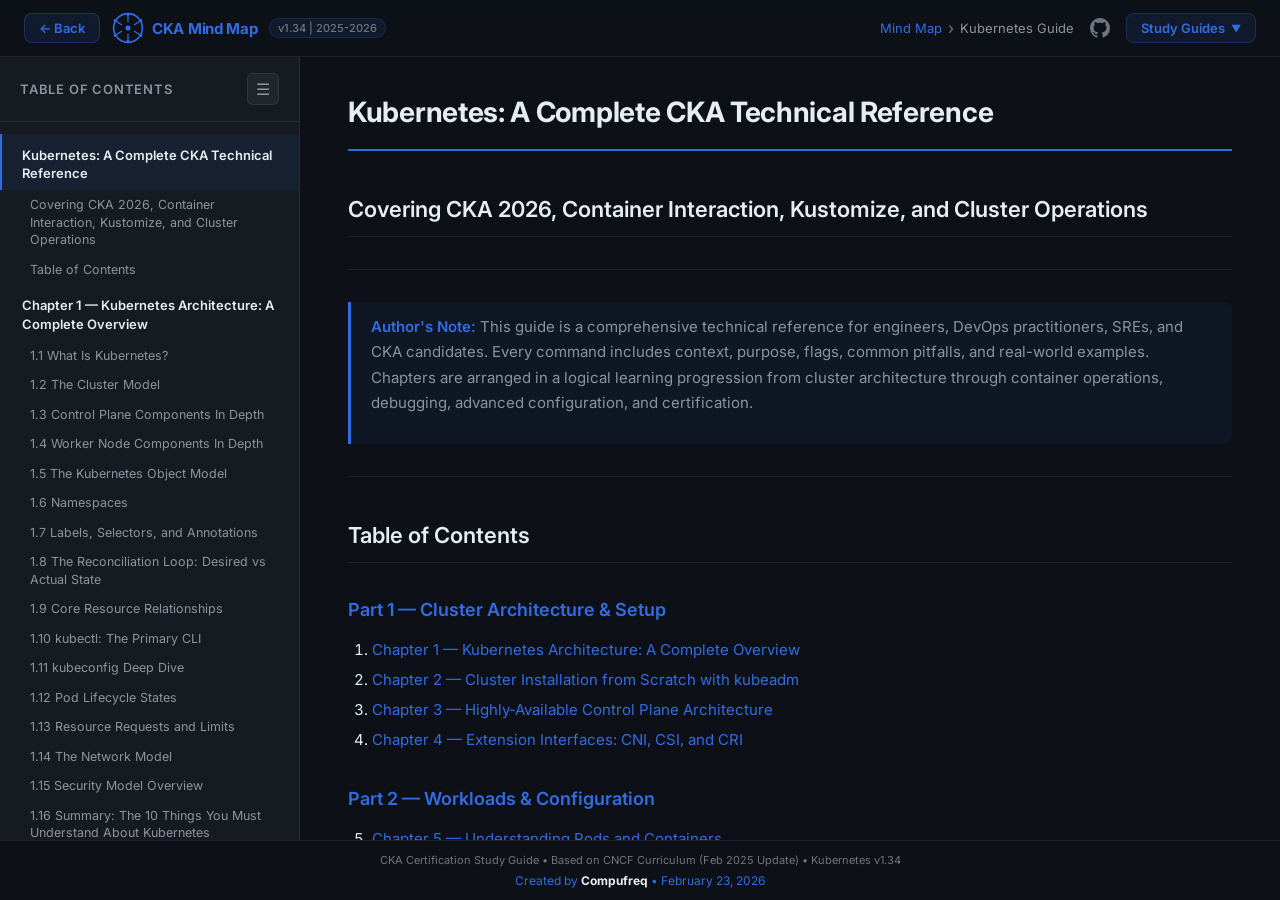
==== commit 9bb22810: "Add GitHub repo link icon to header navigation Add a GitHub Octocat SVG icon linking to the public r" ====
--- a/pages/guide.html
+++ b/pages/guide.html
@@ -117,6 +117,9 @@
         <span class="breadcrumb-sep">&rsaquo;</span>
         <span class="breadcrumb-current" id="guide-title-breadcrumb">Study Guide</span>
       </nav>
+      <a href="https://github.com/compufreq/cka-mindmap" target="_blank" rel="noopener noreferrer" class="github-link" title="View on GitHub">
+        <svg width="20" height="20" viewBox="0 0 16 16" fill="currentColor"><path d="M8 0C3.58 0 0 3.58 0 8c0 3.54 2.29 6.53 5.47 7.59.4.07.55-.17.55-.38 0-.19-.01-.82-.01-1.49-2.01.37-2.53-.49-2.69-.94-.09-.23-.48-.94-.82-1.13-.28-.15-.68-.52-.01-.53.63-.01 1.08.58 1.23.82.72 1.21 1.87.87 2.33.66.07-.52.28-.87.51-1.07-1.78-.2-3.64-.89-3.64-3.95 0-.87.31-1.59.82-2.15-.08-.2-.36-1.02.08-2.12 0 0 .67-.21 2.2.82.64-.18 1.32-.27 2-.27.68 0 1.36.09 2 .27 1.53-1.04 2.2-.82 2.2-.82.44 1.1.16 1.92.08 2.12.51.56.82 1.27.82 2.15 0 3.07-1.87 3.75-3.65 3.95.29.25.54.73.54 1.48 0 1.07-.01 1.93-.01 2.2 0 .21.15.46.55.38A8.013 8.013 0 0016 8c0-4.42-3.58-8-8-8z"/></svg>
+      </a>
       <div class="guides-dropdown" id="guides-dropdown">
         <button class="guides-dropdown-btn" id="guides-dropdown-btn">
           <span>Study Guides</span>
@@ -135,6 +138,55 @@
             <span class="guide-info">
               <span class="guide-name">Linux Networking Guide</span>
               <span class="guide-desc">Network commands reference &bull; 56 sections</span>
+            </span>
+          </a>
+          <a href="guide.html?id=gateway-api">
+            <span class="guide-icon">&#128268;</span>
+            <span class="guide-info">
+              <span class="guide-name">Gateway API Complete Guide</span>
+              <span class="guide-desc">Modern ingress traffic management &bull; 20 sections</span>
+            </span>
+          </a>
+          <a href="guide.html?id=gateway-api-cka">
+            <span class="guide-icon">&#9997;</span>
+            <span class="guide-info">
+              <span class="guide-name">Gateway API Step-By-Step Guide</span>
+              <span class="guide-desc">Step-by-step practice &bull; 10 tasks</span>
+            </span>
+          </a>
+          <a href="guide.html?id=ingress">
+            <span class="guide-icon">&#128295;</span>
+            <span class="guide-info">
+              <span class="guide-name">Ingress Complete Guide</span>
+              <span class="guide-desc">HTTP routing &amp; TLS termination &bull; 14 sections</span>
+            </span>
+          </a>
+          <a href="guide.html?id=ingress-cka">
+            <span class="guide-icon">&#9997;</span>
+            <span class="guide-info">
+              <span class="guide-name">Ingress Step-By-Step Guide</span>
+              <span class="guide-desc">Step-by-step practice &bull; 8 tasks</span>
+            </span>
+          </a>
+          <a href="guide.html?id=coredns">
+            <span class="guide-icon">&#127760;</span>
+            <span class="guide-info">
+              <span class="guide-name">CoreDNS Complete Guide</span>
+              <span class="guide-desc">DNS &amp; service discovery &bull; 12 sections</span>
+            </span>
+          </a>
+          <a href="guide.html?id=coredns-cka">
+            <span class="guide-icon">&#9997;</span>
+            <span class="guide-info">
+              <span class="guide-name">CoreDNS Step-By-Step Guide</span>
+              <span class="guide-desc">Step-by-step practice &bull; 8 tasks</span>
+            </span>
+          </a>
+          <a href="guide.html?id=k8s-install">
+            <span class="guide-icon">&#9881;</span>
+            <span class="guide-info">
+              <span class="guide-name">K8s HA Cluster Setup Lab</span>
+              <span class="guide-desc">HA cluster installation &bull; HAProxy + 2 CP + 2 Workers</span>
             </span>
           </a>
         </div>
--- a/css/style.css
+++ b/css/style.css
@@ -130,7 +130,18 @@
   align-items: center;
   gap: 16px;
   min-width: 0;
-  overflow: hidden;
+  overflow: visible;
+}
+
+.github-link {
+  display: flex;
+  align-items: center;
+  color: var(--text-muted);
+  transition: color 0.2s;
+}
+
+.github-link:hover {
+  color: var(--text-primary);
 }
 
 .guides-dropdown {
@@ -174,6 +185,8 @@
   top: calc(100% + 6px);
   right: 0;
   min-width: 260px;
+  max-height: 80vh;
+  overflow-y: auto;
   background: var(--bg-card);
   border: 1px solid var(--border-subtle);
   border-radius: 10px;
@@ -183,7 +196,6 @@
   transform: translateY(-4px);
   transition: all 0.2s;
   z-index: 100;
-  overflow: hidden;
 }
 
 .guides-dropdown.open .guides-dropdown-menu {
@@ -373,11 +385,24 @@
   width: 90%;
   max-width: 640px;
   max-height: 80vh;
-  overflow-y: auto;
-  padding: 28px 32px;
+  overflow: hidden;
+  display: flex;
+  flex-direction: column;
   transform: translateY(20px) scale(0.95);
   transition: transform 0.3s ease;
   box-shadow: 0 20px 60px rgba(0, 0, 0, 0.5);
+}
+
+.detail-panel-top {
+  flex-shrink: 0;
+  padding: 28px 32px 0;
+  border-bottom: 1px solid var(--border-subtle);
+}
+
+.detail-panel-body {
+  flex: 1;
+  overflow-y: auto;
+  padding: 20px 32px 28px;
 }
 
 .detail-overlay.active .detail-panel {
@@ -421,7 +446,7 @@
 .detail-description {
   color: var(--text-secondary);
   font-size: 15px;
-  margin-bottom: 20px;
+  margin-bottom: 16px;
   line-height: 1.5;
 }
 
@@ -531,20 +556,20 @@
 }
 
 /* Scrollbar */
-.detail-panel::-webkit-scrollbar {
+.detail-panel-body::-webkit-scrollbar {
   width: 6px;
 }
 
-.detail-panel::-webkit-scrollbar-track {
+.detail-panel-body::-webkit-scrollbar-track {
   background: transparent;
 }
 
-.detail-panel::-webkit-scrollbar-thumb {
+.detail-panel-body::-webkit-scrollbar-thumb {
   background: rgba(255, 255, 255, 0.1);
   border-radius: 3px;
 }
 
-.detail-panel::-webkit-scrollbar-thumb:hover {
+.detail-panel-body::-webkit-scrollbar-thumb:hover {
   background: rgba(255, 255, 255, 0.2);
 }
 
@@ -603,9 +628,16 @@
   }
 
   .detail-panel {
-    padding: 20px;
     width: 95%;
     max-height: 85vh;
+  }
+
+  .detail-panel-top {
+    padding: 20px 20px 0;
+  }
+
+  .detail-panel-body {
+    padding: 0 20px 20px;
   }
 
   .detail-header h2 {
--- a/css/style.css
+++ b/css/style.css
@@ -130,7 +130,18 @@
   align-items: center;
   gap: 16px;
   min-width: 0;
-  overflow: hidden;
+  overflow: visible;
+}
+
+.github-link {
+  display: flex;
+  align-items: center;
+  color: var(--text-muted);
+  transition: color 0.2s;
+}
+
+.github-link:hover {
+  color: var(--text-primary);
 }
 
 .guides-dropdown {
@@ -174,6 +185,8 @@
   top: calc(100% + 6px);
   right: 0;
   min-width: 260px;
+  max-height: 80vh;
+  overflow-y: auto;
   background: var(--bg-card);
   border: 1px solid var(--border-subtle);
   border-radius: 10px;
@@ -183,7 +196,6 @@
   transform: translateY(-4px);
   transition: all 0.2s;
   z-index: 100;
-  overflow: hidden;
 }
 
 .guides-dropdown.open .guides-dropdown-menu {
@@ -373,11 +385,24 @@
   width: 90%;
   max-width: 640px;
   max-height: 80vh;
-  overflow-y: auto;
-  padding: 28px 32px;
+  overflow: hidden;
+  display: flex;
+  flex-direction: column;
   transform: translateY(20px) scale(0.95);
   transition: transform 0.3s ease;
   box-shadow: 0 20px 60px rgba(0, 0, 0, 0.5);
+}
+
+.detail-panel-top {
+  flex-shrink: 0;
+  padding: 28px 32px 0;
+  border-bottom: 1px solid var(--border-subtle);
+}
+
+.detail-panel-body {
+  flex: 1;
+  overflow-y: auto;
+  padding: 20px 32px 28px;
 }
 
 .detail-overlay.active .detail-panel {
@@ -421,7 +446,7 @@
 .detail-description {
   color: var(--text-secondary);
   font-size: 15px;
-  margin-bottom: 20px;
+  margin-bottom: 16px;
   line-height: 1.5;
 }
 
@@ -531,20 +556,20 @@
 }
 
 /* Scrollbar */
-.detail-panel::-webkit-scrollbar {
+.detail-panel-body::-webkit-scrollbar {
   width: 6px;
 }
 
-.detail-panel::-webkit-scrollbar-track {
+.detail-panel-body::-webkit-scrollbar-track {
   background: transparent;
 }
 
-.detail-panel::-webkit-scrollbar-thumb {
+.detail-panel-body::-webkit-scrollbar-thumb {
   background: rgba(255, 255, 255, 0.1);
   border-radius: 3px;
 }
 
-.detail-panel::-webkit-scrollbar-thumb:hover {
+.detail-panel-body::-webkit-scrollbar-thumb:hover {
   background: rgba(255, 255, 255, 0.2);
 }
 
@@ -603,9 +628,16 @@
   }
 
   .detail-panel {
-    padding: 20px;
     width: 95%;
     max-height: 85vh;
+  }
+
+  .detail-panel-top {
+    padding: 20px 20px 0;
+  }
+
+  .detail-panel-body {
+    padding: 0 20px 20px;
   }
 
   .detail-header h2 {
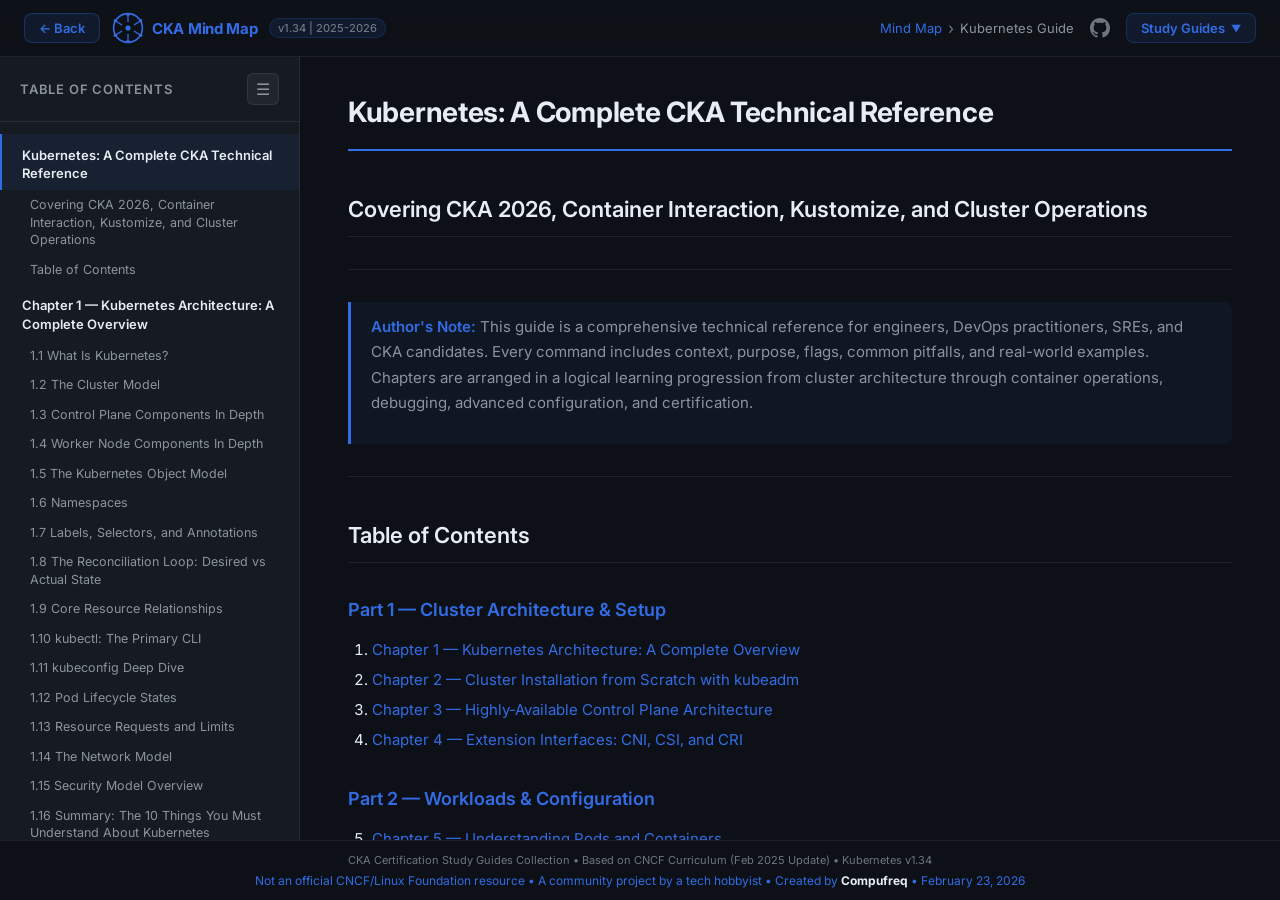
==== commit 8ca97339: "Update branding to Study Summary with community disclaimer Rename header breadcrumb from "CKA Certif" ====
--- a/pages/guide.html
+++ b/pages/guide.html
@@ -217,8 +217,8 @@
   </div>
 
   <footer class="footer guide-footer">
-    <div>CKA Certification Study Guide &bull; Based on CNCF Curriculum (Feb 2025 Update) &bull; Kubernetes v1.34</div>
-    <div class="footer-credit">Created by <strong>Compufreq</strong> &bull; February 23, 2026</div>
+    <div>CKA Certification Study Guides Collection &bull; Based on CNCF Curriculum (Feb 2025 Update) &bull; Kubernetes v1.34</div>
+    <div class="footer-credit">Not an official CNCF/Linux Foundation resource &bull; A community project by a tech hobbyist &bull; Created by <strong>Compufreq</strong> &bull; February 23, 2026</div>
   </footer>
 
   <script src="../lib/marked.min.js"></script>
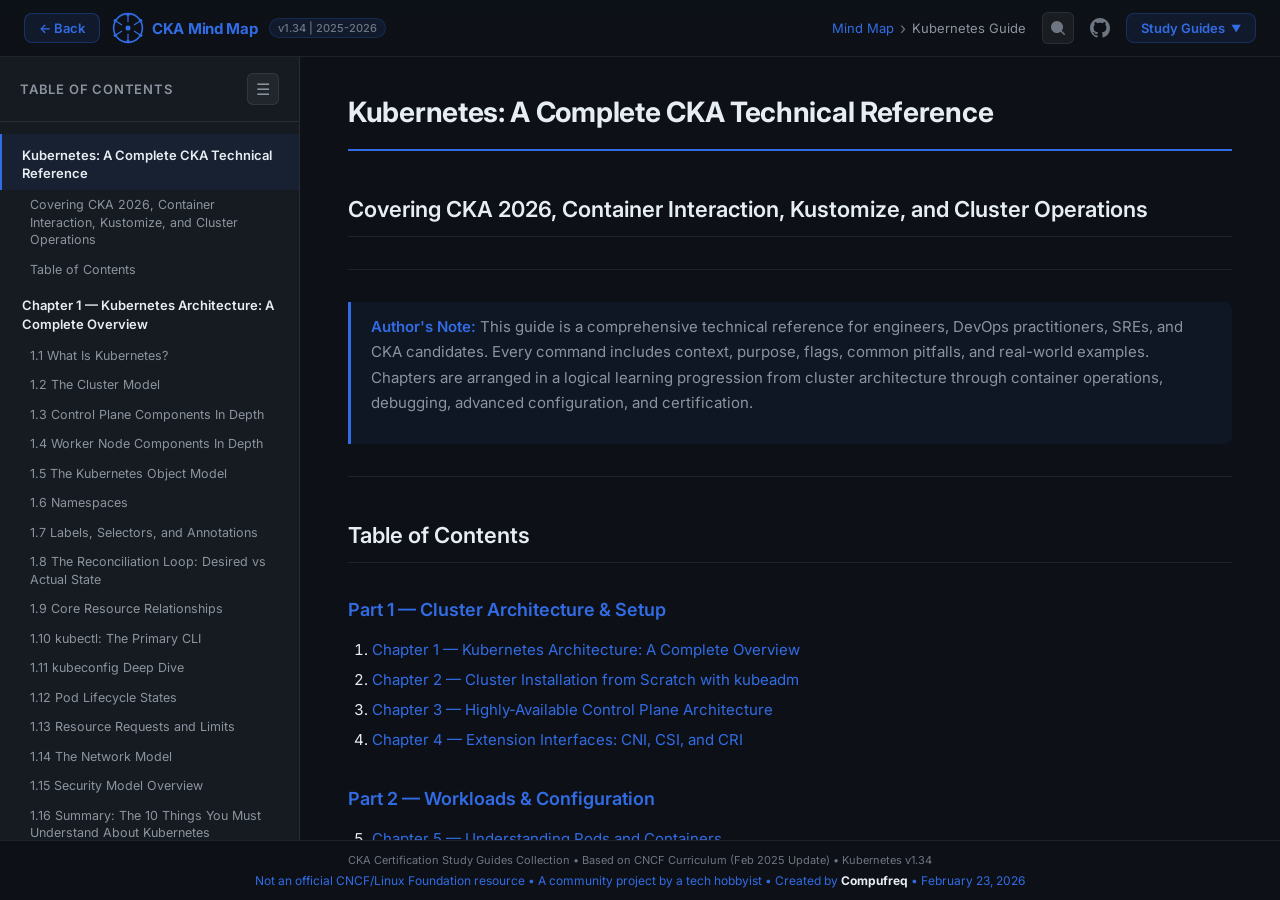
==== commit 6b8925d1: "Add in-guide keyword search with highlighting and navigation Implements a browser-like Ctrl+F search" ====
--- a/pages/guide.html
+++ b/pages/guide.html
@@ -8,8 +8,8 @@
   <link rel="preconnect" href="https://fonts.gstatic.com" crossorigin>
   <!-- Non-render-blocking: load external CSS asynchronously so inline CSS paints immediately -->
   <link rel="stylesheet" href="https://fonts.googleapis.com/css2?family=Inter:wght@400;500;600;700&family=JetBrains+Mono:wght@400;500&display=swap" media="print" onload="this.media='all'">
-  <link rel="stylesheet" href="../css/style.css" media="print" onload="this.media='all'">
-  <link rel="stylesheet" href="../css/guide.css" media="print" onload="this.media='all'">
+  <link rel="stylesheet" href="../css/style.css?v=2" media="print" onload="this.media='all'">
+  <link rel="stylesheet" href="../css/guide.css?v=2" media="print" onload="this.media='all'">
   <noscript>
     <link rel="stylesheet" href="https://fonts.googleapis.com/css2?family=Inter:wght@400;500;600;700&family=JetBrains+Mono:wght@400;500&display=swap">
     <link rel="stylesheet" href="../css/style.css">
@@ -194,6 +194,45 @@
     </div>
   </header>
 
+  <!-- Search Bar - hidden by default, shown when activated -->
+  <div class="guide-search-bar" id="guide-search-bar">
+    <div class="search-bar-inner">
+      <div class="search-input-group">
+        <svg class="search-icon" width="16" height="16" viewBox="0 0 16 16" fill="currentColor">
+          <path d="M11.5 7a4.5 4.5 0 1 1-9 0 4.5 4.5 0 0 1 9 0Zm-.82 4.74a6 6 0 1 1 1.06-1.06l3.04 3.04a.75.75 0 1 1-1.06 1.06l-3.04-3.04Z"/>
+        </svg>
+        <input type="text" id="search-input" class="search-input"
+               placeholder="Search in guide..." autocomplete="off" spellcheck="false">
+      </div>
+      <div class="search-filters">
+        <button class="search-filter-btn" id="filter-match-word" title="Match Whole Word (Alt+W)">
+          <span class="filter-label">W</span>
+        </button>
+        <button class="search-filter-btn" id="filter-case-sensitive" title="Match Case (Alt+C)">
+          <span class="filter-label">Aa</span>
+        </button>
+      </div>
+      <div class="search-nav">
+        <span class="search-count" id="search-count"></span>
+        <button class="search-nav-btn" id="search-prev" title="Previous Match (Shift+Enter)" disabled>
+          <svg width="14" height="14" viewBox="0 0 16 16" fill="currentColor">
+            <path d="M3.22 9.78a.75.75 0 0 1 0-1.06l4.25-4.25a.75.75 0 0 1 1.06 0l4.25 4.25a.751.751 0 0 1-1.06 1.06L8 6.06 4.28 9.78a.75.75 0 0 1-1.06 0Z"/>
+          </svg>
+        </button>
+        <button class="search-nav-btn" id="search-next" title="Next Match (Enter)" disabled>
+          <svg width="14" height="14" viewBox="0 0 16 16" fill="currentColor">
+            <path d="M12.78 6.22a.75.75 0 0 1 0 1.06l-4.25 4.25a.75.75 0 0 1-1.06 0L3.22 7.28a.751.751 0 0 1 1.06-1.06L8 9.94l3.72-3.72a.75.75 0 0 1 1.06 0Z"/>
+          </svg>
+        </button>
+      </div>
+      <button class="search-close-btn" id="search-close" title="Close (Escape)">
+        <svg width="14" height="14" viewBox="0 0 16 16" fill="currentColor">
+          <path d="M3.72 3.72a.75.75 0 0 1 1.06 0L8 6.94l3.22-3.22a.749.749 0 0 1 1.275.326.749.749 0 0 1-.215.734L9.06 8l3.22 3.22a.749.749 0 0 1-.326 1.275.749.749 0 0 1-.734-.215L8 9.06l-3.22 3.22a.751.751 0 0 1-1.042-.018.751.751 0 0 1-.018-1.042L6.94 8 3.72 4.78a.75.75 0 0 1 0-1.06Z"/>
+        </svg>
+      </button>
+    </div>
+  </div>
+
   <div class="guide-layout">
     <!-- Sidebar TOC -->
     <aside class="guide-sidebar" id="guide-sidebar">
@@ -221,8 +260,9 @@
     <div class="footer-credit">Not an official CNCF/Linux Foundation resource &bull; A community project by a tech hobbyist &bull; Created by <strong>Compufreq</strong> &bull; February 23, 2026</div>
   </footer>
 
-  <script src="../lib/marked.min.js"></script>
-  <script src="../js/guide.js"></script>
+  <script src="../lib/marked.min.js?v=2"></script>
+  <script src="../js/guide.js?v=2"></script>
+  <script src="../js/guide-search.js?v=2"></script>
   <script>
     (function() {
       var btn = document.getElementById('guides-dropdown-btn');
--- a/css/guide.css
+++ b/css/guide.css
@@ -450,6 +450,197 @@
   border-color: #326CE5;
 }
 
+/* === Search Bar === */
+.guide-search-bar {
+  position: relative;
+  z-index: 9;
+  background: var(--bg-card);
+  border-bottom: 1px solid var(--border-subtle);
+  padding: 8px 24px;
+  display: none;
+  flex-shrink: 0;
+}
+
+.guide-search-bar.open {
+  display: flex;
+}
+
+.search-bar-inner {
+  display: flex;
+  align-items: center;
+  gap: 8px;
+  max-width: 700px;
+  margin: 0 auto;
+  width: 100%;
+}
+
+.search-input-group {
+  display: flex;
+  align-items: center;
+  flex: 1;
+  background: var(--bg-dark);
+  border: 1px solid var(--border-subtle);
+  border-radius: 6px;
+  padding: 0 10px;
+  transition: border-color 0.2s;
+}
+
+.search-input-group:focus-within {
+  border-color: var(--k8s-blue);
+}
+
+.search-input-group .search-icon {
+  color: var(--text-muted);
+  flex-shrink: 0;
+}
+
+.search-input {
+  flex: 1;
+  background: none;
+  border: none;
+  outline: none;
+  color: var(--text-primary);
+  font-family: inherit;
+  font-size: 14px;
+  padding: 7px 8px;
+  min-width: 0;
+}
+
+.search-input::placeholder {
+  color: var(--text-muted);
+}
+
+.search-filters {
+  display: flex;
+  gap: 4px;
+}
+
+.search-filter-btn {
+  background: rgba(255, 255, 255, 0.05);
+  border: 1px solid var(--border-subtle);
+  border-radius: 4px;
+  color: var(--text-muted);
+  font-size: 12px;
+  font-weight: 600;
+  font-family: inherit;
+  width: 28px;
+  height: 28px;
+  cursor: pointer;
+  display: flex;
+  align-items: center;
+  justify-content: center;
+  transition: all 0.15s;
+}
+
+.search-filter-btn:hover {
+  background: rgba(255, 255, 255, 0.08);
+  color: var(--text-secondary);
+}
+
+.search-filter-btn.active {
+  background: rgba(50, 108, 229, 0.15);
+  border-color: rgba(50, 108, 229, 0.4);
+  color: var(--k8s-blue);
+}
+
+.search-nav {
+  display: flex;
+  align-items: center;
+  gap: 4px;
+}
+
+.search-count {
+  font-size: 12px;
+  color: var(--text-muted);
+  white-space: nowrap;
+  min-width: 60px;
+  text-align: center;
+}
+
+.search-count.no-results {
+  color: #f85149;
+}
+
+.search-nav-btn {
+  background: rgba(255, 255, 255, 0.05);
+  border: 1px solid var(--border-subtle);
+  border-radius: 4px;
+  color: var(--text-secondary);
+  width: 28px;
+  height: 28px;
+  cursor: pointer;
+  display: flex;
+  align-items: center;
+  justify-content: center;
+  transition: all 0.15s;
+}
+
+.search-nav-btn:hover:not(:disabled) {
+  background: rgba(255, 255, 255, 0.1);
+  color: var(--text-primary);
+}
+
+.search-nav-btn:disabled {
+  opacity: 0.3;
+  cursor: default;
+}
+
+.search-close-btn {
+  background: none;
+  border: none;
+  color: var(--text-muted);
+  cursor: pointer;
+  width: 28px;
+  height: 28px;
+  display: flex;
+  align-items: center;
+  justify-content: center;
+  border-radius: 4px;
+  transition: all 0.15s;
+}
+
+.search-close-btn:hover {
+  background: rgba(255, 255, 255, 0.08);
+  color: var(--text-primary);
+}
+
+/* === Search Trigger Button (in header) === */
+.search-trigger-btn {
+  display: flex;
+  align-items: center;
+  justify-content: center;
+  width: 32px;
+  height: 32px;
+  background: rgba(255, 255, 255, 0.05);
+  border: 1px solid var(--border-subtle);
+  border-radius: 6px;
+  color: var(--text-muted);
+  cursor: pointer;
+  transition: all 0.2s;
+  flex-shrink: 0;
+}
+
+.search-trigger-btn:hover {
+  background: rgba(50, 108, 229, 0.1);
+  border-color: rgba(50, 108, 229, 0.3);
+  color: var(--k8s-blue);
+}
+
+/* === Search Highlights === */
+mark.search-highlight {
+  background: rgba(255, 200, 0, 0.3);
+  color: inherit;
+  padding: 1px 0;
+  border-radius: 2px;
+  border-bottom: 2px solid rgba(255, 200, 0, 0.6);
+}
+
+mark.search-highlight.current {
+  background: rgba(255, 152, 0, 0.5);
+  border-bottom-color: #FF9800;
+  box-shadow: 0 0 0 2px rgba(255, 152, 0, 0.3);
+}
+
 /* === Responsive === */
 @media (max-width: 1024px) {
   .guide-sidebar {
@@ -465,6 +656,39 @@
 @media (max-width: 768px) {
   .guide-back-btn {
     display: none;
+  }
+
+  .guide-search-bar {
+    padding: 8px 12px;
+  }
+
+  .search-bar-inner {
+    flex-wrap: wrap;
+    gap: 6px;
+  }
+
+  .search-input-group {
+    flex: 1 1 100%;
+    order: 1;
+  }
+
+  .search-filters {
+    order: 2;
+  }
+
+  .search-nav {
+    order: 3;
+    flex: 1;
+    justify-content: flex-end;
+  }
+
+  .search-close-btn {
+    order: 4;
+  }
+
+  .search-count {
+    min-width: 50px;
+    font-size: 11px;
   }
 
   .guide-sidebar {
--- a/css/guide.css
+++ b/css/guide.css
@@ -450,6 +450,197 @@
   border-color: #326CE5;
 }
 
+/* === Search Bar === */
+.guide-search-bar {
+  position: relative;
+  z-index: 9;
+  background: var(--bg-card);
+  border-bottom: 1px solid var(--border-subtle);
+  padding: 8px 24px;
+  display: none;
+  flex-shrink: 0;
+}
+
+.guide-search-bar.open {
+  display: flex;
+}
+
+.search-bar-inner {
+  display: flex;
+  align-items: center;
+  gap: 8px;
+  max-width: 700px;
+  margin: 0 auto;
+  width: 100%;
+}
+
+.search-input-group {
+  display: flex;
+  align-items: center;
+  flex: 1;
+  background: var(--bg-dark);
+  border: 1px solid var(--border-subtle);
+  border-radius: 6px;
+  padding: 0 10px;
+  transition: border-color 0.2s;
+}
+
+.search-input-group:focus-within {
+  border-color: var(--k8s-blue);
+}
+
+.search-input-group .search-icon {
+  color: var(--text-muted);
+  flex-shrink: 0;
+}
+
+.search-input {
+  flex: 1;
+  background: none;
+  border: none;
+  outline: none;
+  color: var(--text-primary);
+  font-family: inherit;
+  font-size: 14px;
+  padding: 7px 8px;
+  min-width: 0;
+}
+
+.search-input::placeholder {
+  color: var(--text-muted);
+}
+
+.search-filters {
+  display: flex;
+  gap: 4px;
+}
+
+.search-filter-btn {
+  background: rgba(255, 255, 255, 0.05);
+  border: 1px solid var(--border-subtle);
+  border-radius: 4px;
+  color: var(--text-muted);
+  font-size: 12px;
+  font-weight: 600;
+  font-family: inherit;
+  width: 28px;
+  height: 28px;
+  cursor: pointer;
+  display: flex;
+  align-items: center;
+  justify-content: center;
+  transition: all 0.15s;
+}
+
+.search-filter-btn:hover {
+  background: rgba(255, 255, 255, 0.08);
+  color: var(--text-secondary);
+}
+
+.search-filter-btn.active {
+  background: rgba(50, 108, 229, 0.15);
+  border-color: rgba(50, 108, 229, 0.4);
+  color: var(--k8s-blue);
+}
+
+.search-nav {
+  display: flex;
+  align-items: center;
+  gap: 4px;
+}
+
+.search-count {
+  font-size: 12px;
+  color: var(--text-muted);
+  white-space: nowrap;
+  min-width: 60px;
+  text-align: center;
+}
+
+.search-count.no-results {
+  color: #f85149;
+}
+
+.search-nav-btn {
+  background: rgba(255, 255, 255, 0.05);
+  border: 1px solid var(--border-subtle);
+  border-radius: 4px;
+  color: var(--text-secondary);
+  width: 28px;
+  height: 28px;
+  cursor: pointer;
+  display: flex;
+  align-items: center;
+  justify-content: center;
+  transition: all 0.15s;
+}
+
+.search-nav-btn:hover:not(:disabled) {
+  background: rgba(255, 255, 255, 0.1);
+  color: var(--text-primary);
+}
+
+.search-nav-btn:disabled {
+  opacity: 0.3;
+  cursor: default;
+}
+
+.search-close-btn {
+  background: none;
+  border: none;
+  color: var(--text-muted);
+  cursor: pointer;
+  width: 28px;
+  height: 28px;
+  display: flex;
+  align-items: center;
+  justify-content: center;
+  border-radius: 4px;
+  transition: all 0.15s;
+}
+
+.search-close-btn:hover {
+  background: rgba(255, 255, 255, 0.08);
+  color: var(--text-primary);
+}
+
+/* === Search Trigger Button (in header) === */
+.search-trigger-btn {
+  display: flex;
+  align-items: center;
+  justify-content: center;
+  width: 32px;
+  height: 32px;
+  background: rgba(255, 255, 255, 0.05);
+  border: 1px solid var(--border-subtle);
+  border-radius: 6px;
+  color: var(--text-muted);
+  cursor: pointer;
+  transition: all 0.2s;
+  flex-shrink: 0;
+}
+
+.search-trigger-btn:hover {
+  background: rgba(50, 108, 229, 0.1);
+  border-color: rgba(50, 108, 229, 0.3);
+  color: var(--k8s-blue);
+}
+
+/* === Search Highlights === */
+mark.search-highlight {
+  background: rgba(255, 200, 0, 0.3);
+  color: inherit;
+  padding: 1px 0;
+  border-radius: 2px;
+  border-bottom: 2px solid rgba(255, 200, 0, 0.6);
+}
+
+mark.search-highlight.current {
+  background: rgba(255, 152, 0, 0.5);
+  border-bottom-color: #FF9800;
+  box-shadow: 0 0 0 2px rgba(255, 152, 0, 0.3);
+}
+
 /* === Responsive === */
 @media (max-width: 1024px) {
   .guide-sidebar {
@@ -465,6 +656,39 @@
 @media (max-width: 768px) {
   .guide-back-btn {
     display: none;
+  }
+
+  .guide-search-bar {
+    padding: 8px 12px;
+  }
+
+  .search-bar-inner {
+    flex-wrap: wrap;
+    gap: 6px;
+  }
+
+  .search-input-group {
+    flex: 1 1 100%;
+    order: 1;
+  }
+
+  .search-filters {
+    order: 2;
+  }
+
+  .search-nav {
+    order: 3;
+    flex: 1;
+    justify-content: flex-end;
+  }
+
+  .search-close-btn {
+    order: 4;
+  }
+
+  .search-count {
+    min-width: 50px;
+    font-size: 11px;
   }
 
   .guide-sidebar {
